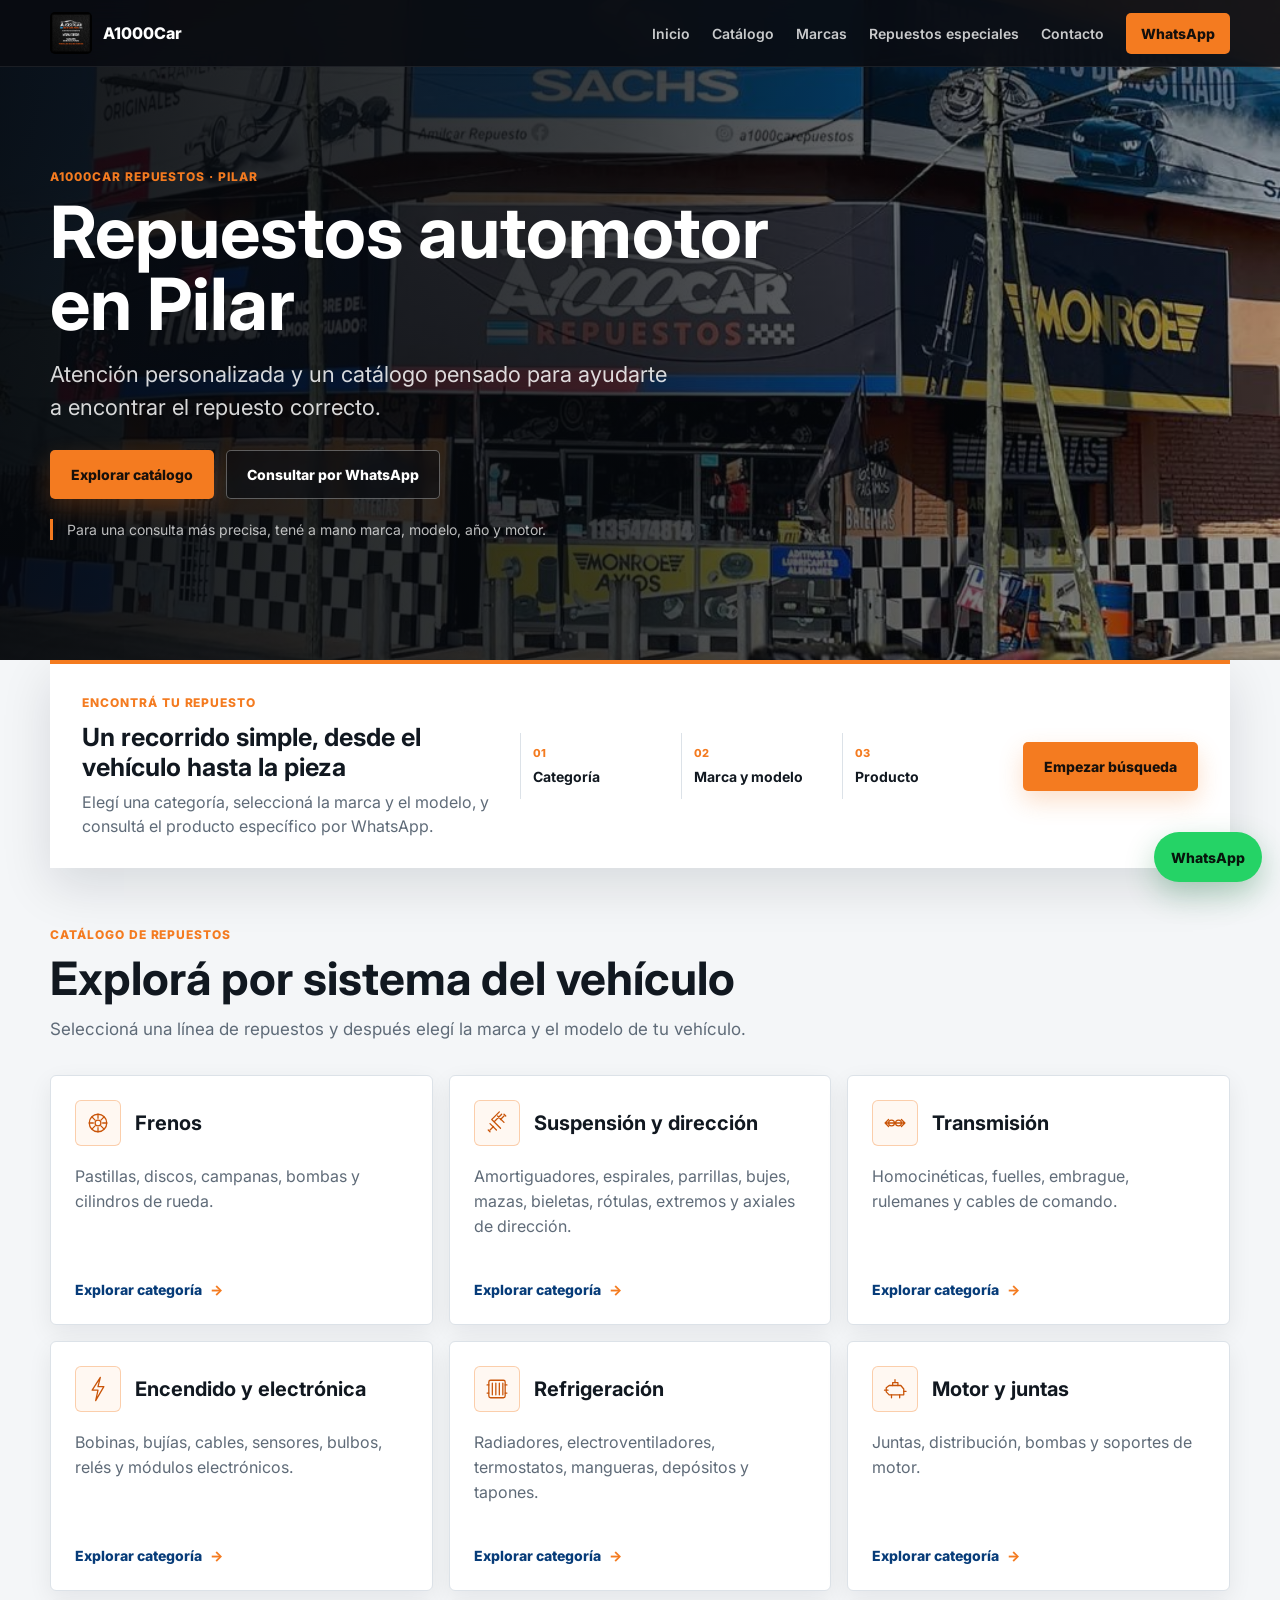
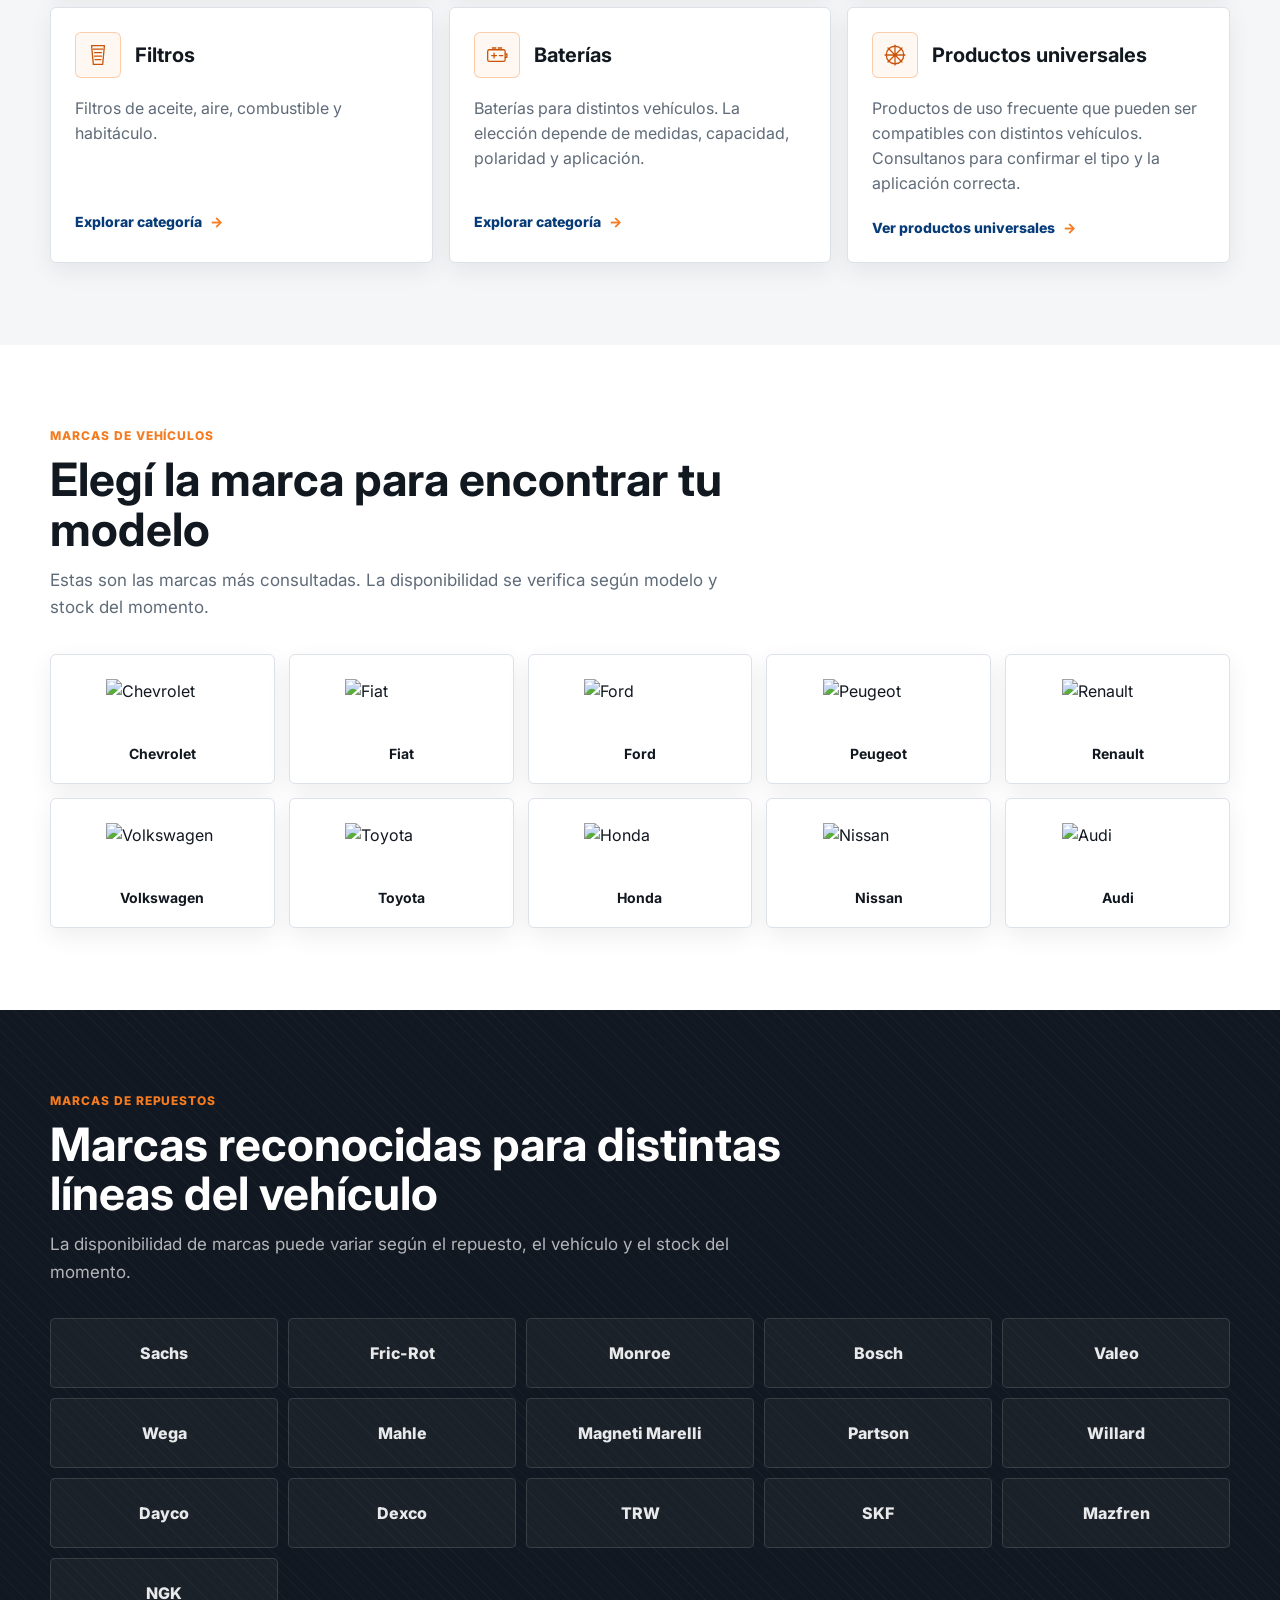
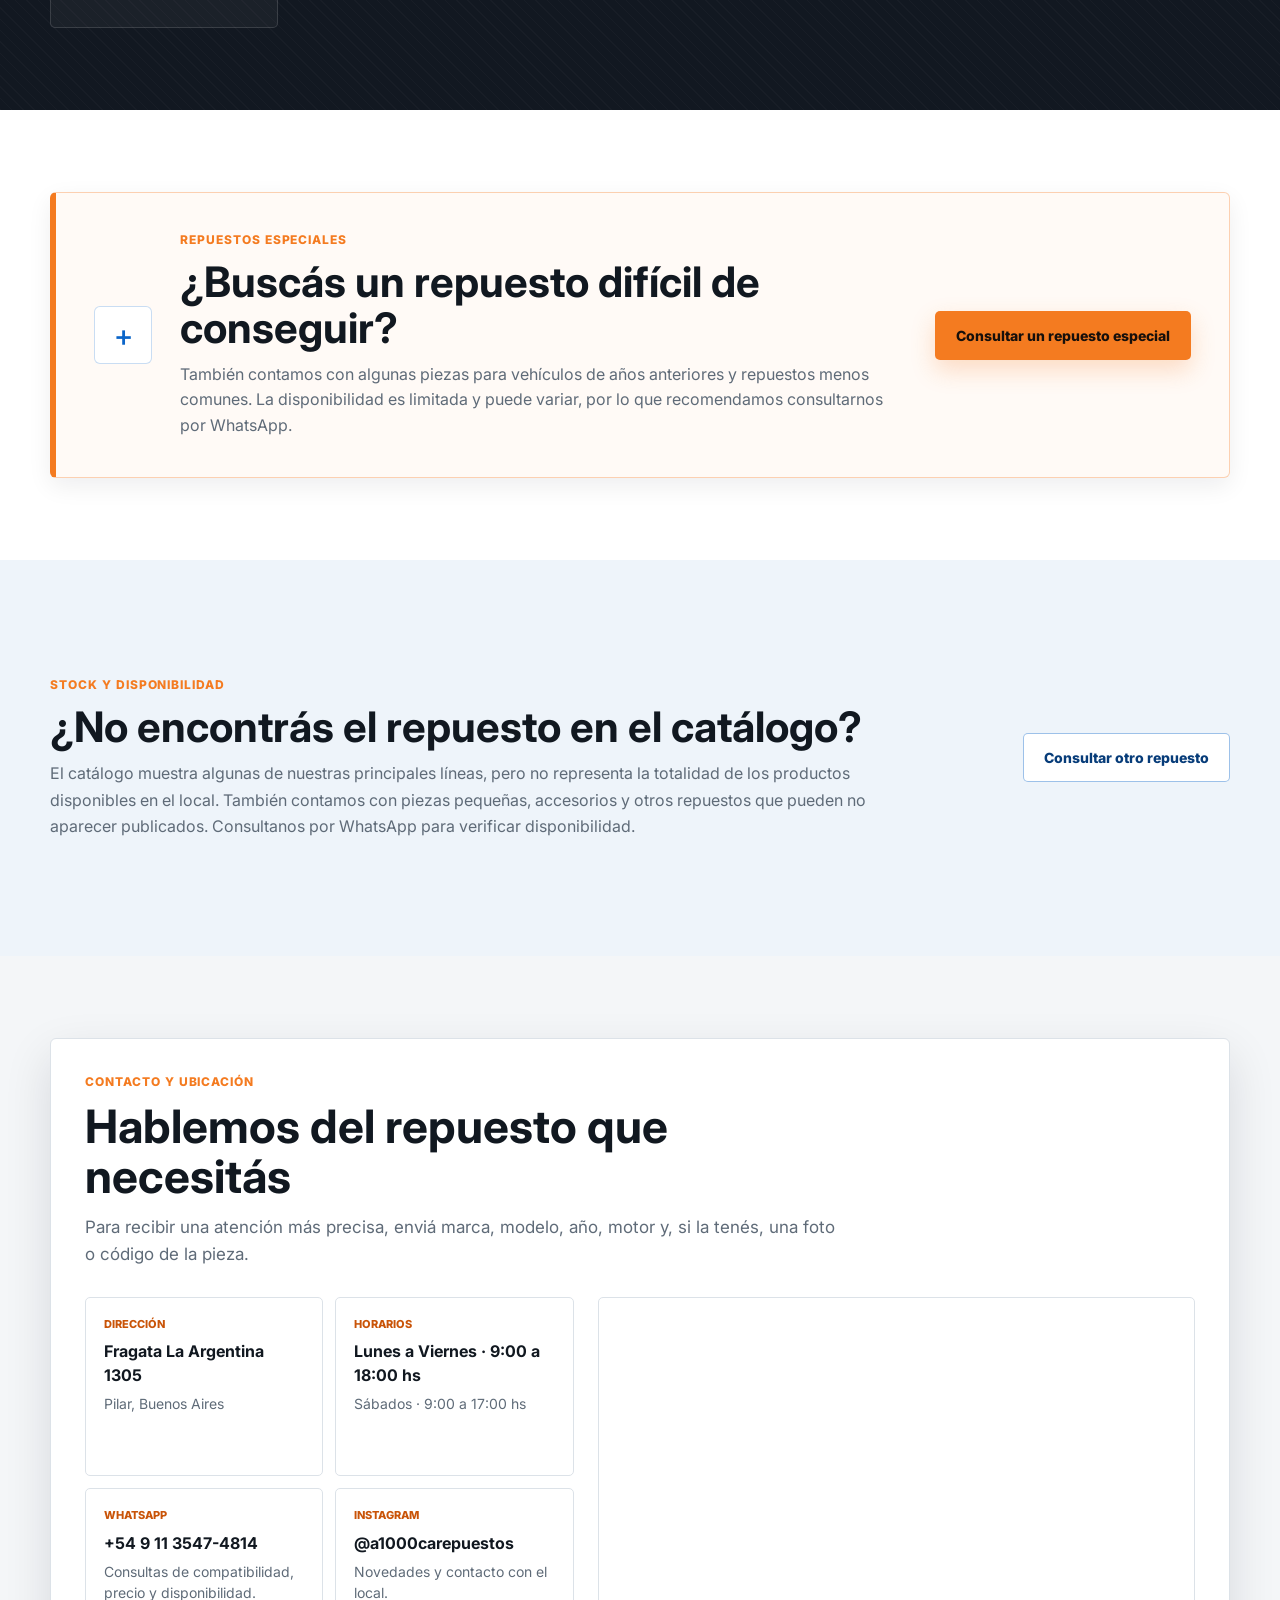
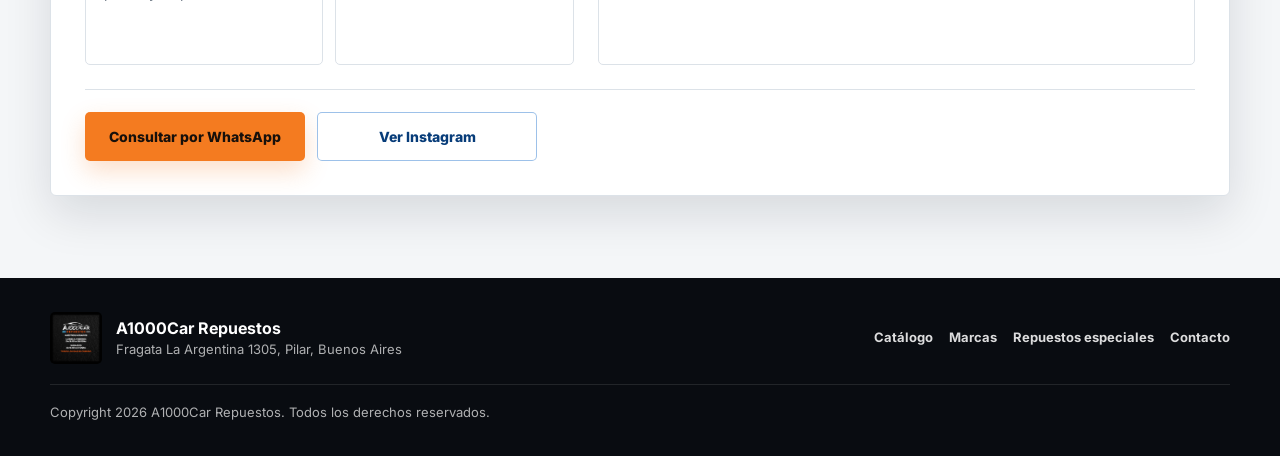
==== index.html @ 6c1d2db5 "Add files via upload" ====
<!DOCTYPE html>
<html lang="es">
<head>
  <meta charset="UTF-8">
  <meta name="viewport" content="width=device-width, initial-scale=1.0">
  <meta name="description" content="Catálogo de repuestos automotor de A1000Car en Pilar. Encontrá la categoría, marca y modelo de tu vehículo y consultá disponibilidad por WhatsApp.">
  <title>A1000Car Repuestos | Catálogo automotor en Pilar</title>
  <link rel="preconnect" href="https://fonts.googleapis.com">
  <link rel="preconnect" href="https://fonts.gstatic.com" crossorigin>
  <link href="https://fonts.googleapis.com/css2?family=Inter:wght@400;500;600;700;800&display=swap" rel="stylesheet">
  <link rel="stylesheet" href="style.css">
</head>
<body>
  <header class="site-header" id="inicio">
    <nav class="nav-shell" aria-label="Navegación principal">
      <a class="brand" href="#inicio" aria-label="A1000Car, ir al inicio">
        <img src="logo de a1000car.jpg" alt="Logo A1000Car">
        <span>A1000Car</span>
      </a>
      <button class="nav-toggle" type="button" aria-label="Abrir menú" aria-expanded="false" aria-controls="main-navigation">
        <span></span>
        <span></span>
      </button>
      <div class="nav-links" id="main-navigation">
        <a href="#inicio">Inicio</a>
        <a href="#catalogo">Catálogo</a>
        <a href="#marcas">Marcas</a>
        <a href="#especiales">Repuestos especiales</a>
        <a href="#contacto">Contacto</a>
        <a class="nav-cta js-whatsapp" href="#" target="_blank" rel="noopener">WhatsApp</a>
      </div>
    </nav>
  </header>

  <main>
    <section class="hero" aria-labelledby="hero-title">
      <img class="hero-bg" src="imagen local con formula 1.jpeg" alt="Frente del local A1000Car Repuestos en Pilar">
      <div class="hero-overlay"></div>
      <div class="hero-content reveal">
        <p class="eyebrow">A1000Car Repuestos · Pilar</p>
        <h1 id="hero-title">Repuestos automotor en Pilar</h1>
        <p class="hero-subtitle">Atención personalizada y un catálogo pensado para ayudarte a encontrar el repuesto correcto.</p>
        <div class="hero-actions">
          <a class="btn btn-primary" href="#catalogo">Explorar catálogo</a>
          <a class="btn btn-secondary js-whatsapp" href="#" target="_blank" rel="noopener">Consultar por WhatsApp</a>
        </div>
        <p class="hero-hint">Para una consulta más precisa, tené a mano marca, modelo, año y motor.</p>
      </div>
    </section>

    <section class="catalog-entry" aria-labelledby="catalog-entry-title">
      <div class="catalog-entry-shell reveal">
        <div class="catalog-entry-copy">
          <p class="eyebrow">Encontrá tu repuesto</p>
          <h2 id="catalog-entry-title">Un recorrido simple, desde el vehículo hasta la pieza</h2>
          <p>Elegí una categoría, seleccioná la marca y el modelo, y consultá el producto específico por WhatsApp.</p>
        </div>
        <ol class="catalog-steps" aria-label="Pasos del catálogo">
          <li><span>01</span><strong>Categoría</strong></li>
          <li><span>02</span><strong>Marca y modelo</strong></li>
          <li><span>03</span><strong>Producto</strong></li>
        </ol>
        <a class="btn btn-primary" href="#catalogo">Empezar búsqueda</a>
      </div>
    </section>

    <section class="section categories-section" id="catalogo" aria-labelledby="catalog-title">
      <div class="section-heading reveal">
        <p class="eyebrow">Catálogo de repuestos</p>
        <h2 id="catalog-title">Explorá por sistema del vehículo</h2>
        <p>Seleccioná una línea de repuestos y después elegí la marca y el modelo de tu vehículo.</p>
      </div>

      <div class="category-grid">
        <article class="category-card reveal" data-card-link="catalogo-categoria.html?categoria=frenos">
          <div class="category-body">
            <div class="category-header">
              <span class="category-icon" aria-hidden="true"><svg viewBox="0 0 48 48"><circle cx="24" cy="24" r="15"></circle><circle cx="24" cy="24" r="5"></circle><path d="M24 9v7M24 32v7M9 24h7M32 24h7M14 14l5 5M29 29l5 5M34 14l-5 5M19 29l-5 5"></path></svg></span>
              <h3>Frenos</h3>
            </div>
            <p>Pastillas, discos, campanas, bombas y cilindros de rueda.</p>
            <a class="catalog-card-link" href="catalogo-categoria.html?categoria=frenos">Explorar categoría</a>
          </div>
        </article>

        <article class="category-card reveal" data-card-link="catalogo-categoria.html?categoria=suspension">
          <div class="category-body">
            <div class="category-header">
              <span class="category-icon" aria-hidden="true"><svg viewBox="0 0 48 48"><path d="M28 5 16 17M32 9 20 21M15 18l15 15M12 25l11 11M25 12l11 11M9 36l3 3M36 9l3 3"></path><path d="m18 30-6 6M30 18l6-6"></path></svg></span>
              <h3>Suspensión y dirección</h3>
            </div>
            <p>Amortiguadores, espirales, parrillas, bujes, mazas, bieletas, rótulas, extremos y axiales de dirección.</p>
            <a class="catalog-card-link" href="catalogo-categoria.html?categoria=suspension">Explorar categoría</a>
          </div>
        </article>

        <article class="category-card reveal" data-card-link="catalogo-categoria.html?categoria=transmision">
          <div class="category-body">
            <div class="category-header">
              <span class="category-icon" aria-hidden="true"><svg viewBox="0 0 48 48"><path d="M7 24h34M13 18l-6 6 6 6M35 18l6 6-6 6"></path><circle cx="18" cy="24" r="5"></circle><circle cx="30" cy="24" r="5"></circle></svg></span>
              <h3>Transmisión</h3>
            </div>
            <p>Homocinéticas, fuelles, embrague, rulemanes y cables de comando.</p>
            <a class="catalog-card-link" href="catalogo-categoria.html?categoria=transmision">Explorar categoría</a>
          </div>
        </article>

        <article class="category-card reveal" data-card-link="catalogo-categoria.html?categoria=encendido">
          <div class="category-body">
            <div class="category-header">
              <span class="category-icon" aria-hidden="true"><svg viewBox="0 0 48 48"><path d="M28 4 14 26h10l-4 18 14-24H24l4-16Z"></path></svg></span>
              <h3>Encendido y electrónica</h3>
            </div>
            <p>Bobinas, bujías, cables, sensores, bulbos, relés y módulos electrónicos.</p>
            <a class="catalog-card-link" href="catalogo-categoria.html?categoria=encendido">Explorar categoría</a>
          </div>
        </article>

        <article class="category-card reveal" data-card-link="catalogo-categoria.html?categoria=refrigeracion">
          <div class="category-body">
            <div class="category-header">
              <span class="category-icon" aria-hidden="true"><svg viewBox="0 0 48 48"><rect x="10" y="9" width="28" height="30" rx="3"></rect><path d="M16 14v20M22 14v20M28 14v20M34 14v20M7 17h3M7 31h3M38 17h3M38 31h3"></path></svg></span>
              <h3>Refrigeración</h3>
            </div>
            <p>Radiadores, electroventiladores, termostatos, mangueras, depósitos y tapones.</p>
            <a class="catalog-card-link" href="catalogo-categoria.html?categoria=refrigeracion">Explorar categoría</a>
          </div>
        </article>

        <article class="category-card reveal" data-card-link="catalogo-categoria.html?categoria=motor">
          <div class="category-body">
            <div class="category-header">
              <span class="category-icon" aria-hidden="true"><svg viewBox="0 0 48 48"><path d="M16 18h18l5 6v10H14l-5-5v-7l5-4Z"></path><path d="M20 18v-5h9v5M24 13V8M12 26H6M39 28h4M18 34v5M32 34v5"></path></svg></span>
              <h3>Motor y juntas</h3>
            </div>
            <p>Juntas, distribución, bombas y soportes de motor.</p>
            <a class="catalog-card-link" href="catalogo-categoria.html?categoria=motor">Explorar categoría</a>
          </div>
        </article>

        <article class="category-card reveal" data-card-link="catalogo-categoria.html?categoria=filtros">
          <div class="category-body">
            <div class="category-header">
              <span class="category-icon" aria-hidden="true"><svg viewBox="0 0 48 48"><path d="M13 8h22l-3 32H16L13 8Z"></path><path d="M16 14h16M18 20h12M18 26h12M19 32h10"></path></svg></span>
              <h3>Filtros</h3>
            </div>
            <p>Filtros de aceite, aire, combustible y habitáculo.</p>
            <a class="catalog-card-link" href="catalogo-categoria.html?categoria=filtros">Explorar categoría</a>
          </div>
        </article>

        <article class="category-card reveal" data-card-link="catalogo-categoria.html?categoria=baterias">
          <div class="category-body">
            <div class="category-header">
              <span class="category-icon" aria-hidden="true"><svg viewBox="0 0 48 48"><rect x="8" y="15" width="30" height="20" rx="3"></rect><path d="M38 22h3v6h-3M16 12h6M26 12h6M15 25h8M19 21v8M28 25h6"></path></svg></span>
              <h3>Baterías</h3>
            </div>
            <p>Baterías para distintos vehículos. La elección depende de medidas, capacidad, polaridad y aplicación.</p>
            <a class="catalog-card-link" href="catalogo-categoria.html?categoria=baterias">Explorar categoría</a>
          </div>
        </article>

        <article class="category-card category-card-wide reveal" data-card-link="catalogo-productos.html?categoria=universales">
          <div class="category-body">
            <div class="category-header">
              <span class="category-icon" aria-hidden="true"><svg viewBox="0 0 48 48"><path d="M24 7v34M7 24h34M12 12l24 24M36 12 12 36"></path><circle cx="24" cy="24" r="15"></circle></svg></span>
              <h3>Productos universales</h3>
            </div>
            <p>Productos de uso frecuente que pueden ser compatibles con distintos vehículos. Consultanos para confirmar el tipo y la aplicación correcta.</p>
            <a class="catalog-card-link" href="catalogo-productos.html?categoria=universales">Ver productos universales</a>
          </div>
        </article>
      </div>
    </section>

    <section class="section vehicle-brands-section" id="marcas" aria-labelledby="vehicle-brands-title">
      <div class="section-heading reveal">
        <p class="eyebrow">Marcas de vehículos</p>
        <h2 id="vehicle-brands-title">Elegí la marca para encontrar tu modelo</h2>
        <p>Estas son las marcas más consultadas. La disponibilidad se verifica según modelo y stock del momento.</p>
      </div>
      <div class="vehicle-logo-grid reveal">
        <div class="vehicle-logo-card"><img src="assets/logos-marcas/chevrolet.png" alt="Chevrolet" loading="lazy"><span>Chevrolet</span></div>
        <div class="vehicle-logo-card"><img src="assets/logos-marcas/fiat.png" alt="Fiat" loading="lazy"><span>Fiat</span></div>
        <div class="vehicle-logo-card"><img src="assets/logos-marcas/ford.png" alt="Ford" loading="lazy"><span>Ford</span></div>
        <div class="vehicle-logo-card"><img src="assets/logos-marcas/peugeot.png" alt="Peugeot" loading="lazy"><span>Peugeot</span></div>
        <div class="vehicle-logo-card"><img src="assets/logos-marcas/renault.png" alt="Renault" loading="lazy"><span>Renault</span></div>
        <div class="vehicle-logo-card"><img src="assets/logos-marcas/volkswagen.png" alt="Volkswagen" loading="lazy"><span>Volkswagen</span></div>
        <div class="vehicle-logo-card"><img src="assets/logos-marcas/toyota.png" alt="Toyota" loading="lazy"><span>Toyota</span></div>
        <div class="vehicle-logo-card"><img src="assets/logos-marcas/honda.png" alt="Honda" loading="lazy"><span>Honda</span></div>
        <div class="vehicle-logo-card"><img src="assets/logos-marcas/nissan.png" alt="Nissan" loading="lazy"><span>Nissan</span></div>
        <div class="vehicle-logo-card"><img src="assets/logos-marcas/audi.png" alt="Audi" loading="lazy"><span>Audi</span></div>
      </div>
    </section>

    <section class="section parts-brands-section" aria-labelledby="parts-brands-title">
      <div class="section-heading reveal">
        <p class="eyebrow">Marcas de repuestos</p>
        <h2 id="parts-brands-title">Marcas reconocidas para distintas líneas del vehículo</h2>
        <p>La disponibilidad de marcas puede variar según el repuesto, el vehículo y el stock del momento.</p>
      </div>
      <div class="parts-brand-grid reveal" aria-label="Marcas de repuestos disponibles habitualmente">
        <span>Sachs</span><span>Fric-Rot</span><span>Monroe</span><span>Bosch</span><span>Valeo</span>
        <span>Wega</span><span>Mahle</span><span>Magneti Marelli</span><span>Partson</span><span>Willard</span>
        <span>Dayco</span><span>Dexco</span><span>TRW</span><span>SKF</span><span>Mazfren</span><span>NGK</span>
      </div>
    </section>

    <section class="section special-section" id="especiales" aria-labelledby="special-title">
      <div class="special-shell reveal">
        <div class="special-marker" aria-hidden="true"><span>+</span></div>
        <div class="special-copy">
          <p class="eyebrow">Repuestos especiales</p>
          <h2 id="special-title">¿Buscás un repuesto difícil de conseguir?</h2>
          <p>También contamos con algunas piezas para vehículos de años anteriores y repuestos menos comunes. La disponibilidad es limitada y puede variar, por lo que recomendamos consultarnos por WhatsApp.</p>
        </div>
        <a class="btn btn-primary js-whatsapp" href="#" data-wa-message="Hola A1000Car, estoy buscando un repuesto difícil de conseguir o para un vehículo de años anteriores.&#10;&#10;Marca:&#10;Modelo:&#10;Año:&#10;Motor:&#10;Repuesto que busco:&#10;Foto o código de la pieza (si lo tengo):&#10;&#10;Muchas gracias." target="_blank" rel="noopener">Consultar un repuesto especial</a>
      </div>
    </section>

    <section class="section availability-section" aria-labelledby="availability-title">
      <div class="availability-panel reveal">
        <div>
          <p class="eyebrow">Stock y disponibilidad</p>
          <h2 id="availability-title">¿No encontrás el repuesto en el catálogo?</h2>
          <p>El catálogo muestra algunas de nuestras principales líneas, pero no representa la totalidad de los productos disponibles en el local. También contamos con piezas pequeñas, accesorios y otros repuestos que pueden no aparecer publicados. Consultanos por WhatsApp para verificar disponibilidad.</p>
        </div>
        <a class="btn btn-outline js-whatsapp" href="#" data-wa-message="Hola A1000Car, estoy buscando un repuesto que no vi en la página.&#10;&#10;Marca del vehículo:&#10;Modelo:&#10;Año:&#10;Motor:&#10;Repuesto que busco:&#10;Foto o código de la pieza:&#10;&#10;Muchas gracias." target="_blank" rel="noopener">Consultar otro repuesto</a>
      </div>
    </section>

    <section class="section contact-section" id="contacto" aria-labelledby="contact-title">
      <div class="contact-shell reveal">
        <div class="contact-heading">
          <p class="eyebrow">Contacto y ubicación</p>
          <h2 id="contact-title">Hablemos del repuesto que necesitás</h2>
          <p class="contact-lead">Para recibir una atención más precisa, enviá marca, modelo, año, motor y, si la tenés, una foto o código de la pieza.</p>
        </div>
        <div class="contact-layout">
          <div class="contact-info">
            <div class="contact-detail"><span>Dirección</span><strong>Fragata La Argentina 1305</strong><p>Pilar, Buenos Aires</p></div>
            <div class="contact-detail"><span>Horarios</span><strong>Lunes a Viernes · 9:00 a 18:00 hs</strong><p>Sábados · 9:00 a 17:00 hs</p></div>
            <div class="contact-detail"><span>WhatsApp</span><strong>+54 9 11 3547-4814</strong><p>Consultas de compatibilidad, precio y disponibilidad.</p></div>
            <div class="contact-detail"><span>Instagram</span><strong>@a1000carepuestos</strong><p>Novedades y contacto con el local.</p></div>
          </div>
          <div class="map-card">
            <iframe title="Ubicación de A1000Car Repuestos" src="https://www.google.com/maps?q=Fragata%20La%20Argentina%201305%2C%20Pilar%2C%20Buenos%20Aires%2C%20Argentina&amp;output=embed" loading="lazy" referrerpolicy="no-referrer-when-downgrade"></iframe>
          </div>
        </div>
        <div class="contact-actions">
          <a class="btn btn-primary js-whatsapp" href="#" target="_blank" rel="noopener">Consultar por WhatsApp</a>
          <a class="btn btn-outline" href="https://www.instagram.com/a1000carepuestos/" target="_blank" rel="noopener">Ver Instagram</a>
        </div>
      </div>
    </section>
  </main>

  <footer class="footer">
    <div class="footer-brand">
      <img src="logo de a1000car.jpg" alt="Logo A1000Car">
      <div><strong>A1000Car Repuestos</strong><p>Fragata La Argentina 1305, Pilar, Buenos Aires</p></div>
    </div>
    <nav class="footer-links" aria-label="Navegación del pie de página">
      <a href="#catalogo">Catálogo</a><a href="#marcas">Marcas</a><a href="#especiales">Repuestos especiales</a><a href="#contacto">Contacto</a>
    </nav>
    <p class="copyright">Copyright 2026 A1000Car Repuestos. Todos los derechos reservados.</p>
  </footer>

  <a class="floating-whatsapp js-whatsapp" href="#" target="_blank" rel="noopener" aria-label="Consultar por WhatsApp"><span>WhatsApp</span></a>
  <script src="script.js"></script>
</body>
</html>
---- style.css ----
:root {
  --black: #090c11;
  --black-soft: #121821;
  --white: #ffffff;
  --surface: #f4f6f8;
  --surface-blue: #eef4fa;
  --text: #111820;
  --muted: #5f6b78;
  --line: #dce2e8;
  --blue: #0b65c9;
  --blue-dark: #073c79;
  --orange: #f47b20;
  --orange-dark: #c95408;
  --shadow-sm: 0 8px 24px rgba(8, 17, 31, 0.07);
  --shadow-md: 0 18px 48px rgba(8, 17, 31, 0.12);
}

* {
  box-sizing: border-box;
}

html {
  scroll-behavior: smooth;
  scroll-padding-top: 84px;
}

body {
  margin: 0;
  background: var(--white);
  color: var(--text);
  font-family: "Inter", Arial, sans-serif;
  font-size: 16px;
  line-height: 1.5;
}

img {
  display: block;
  max-width: 100%;
}

a {
  color: inherit;
  text-decoration: none;
}

button,
a {
  -webkit-tap-highlight-color: transparent;
}

:focus-visible {
  outline: 3px solid rgba(11, 101, 201, 0.48);
  outline-offset: 3px;
}

h1,
h2,
h3,
p {
  margin-top: 0;
}

.site-header {
  position: fixed;
  inset: 0 0 auto;
  z-index: 50;
  padding: 12px 24px;
  background: rgba(9, 12, 17, 0.9);
  border-bottom: 1px solid rgba(255, 255, 255, 0.08);
  backdrop-filter: blur(14px);
  transition: padding 0.2s ease, box-shadow 0.2s ease, background 0.2s ease;
}

.site-header.is-scrolled,
.inner-header {
  padding-block: 9px;
  background: rgba(9, 12, 17, 0.97);
  box-shadow: 0 10px 30px rgba(0, 0, 0, 0.22);
}

.nav-shell {
  display: flex;
  align-items: center;
  justify-content: space-between;
  width: min(1180px, 100%);
  margin-inline: auto;
}

.brand {
  display: flex;
  align-items: center;
  gap: 11px;
  color: var(--white);
  font-weight: 800;
}

.brand img {
  width: 42px;
  height: 42px;
  border-radius: 5px;
  object-fit: cover;
}

.nav-links {
  display: flex;
  align-items: center;
  gap: 22px;
  color: rgba(255, 255, 255, 0.78);
  font-size: 14px;
  font-weight: 600;
}

.nav-links a {
  transition: color 0.18s ease;
}

.nav-links a:hover {
  color: var(--white);
}

.nav-cta {
  padding: 10px 15px;
  border-radius: 5px;
  background: var(--orange);
  color: #15100c;
  font-weight: 800;
}

.nav-cta:hover {
  color: #15100c !important;
  background: #ff8b36;
}

.nav-toggle {
  display: none;
  width: 42px;
  height: 42px;
  padding: 0;
  border: 1px solid rgba(255, 255, 255, 0.2);
  border-radius: 5px;
  background: rgba(255, 255, 255, 0.06);
}

.nav-toggle span {
  display: block;
  width: 20px;
  height: 2px;
  margin: 5px auto;
  background: var(--white);
  transition: transform 0.2s ease;
}

.eyebrow {
  margin-bottom: 10px;
  color: var(--orange);
  font-size: 12px;
  font-weight: 800;
  letter-spacing: 0.08em;
  text-transform: uppercase;
}

.btn {
  display: inline-flex;
  align-items: center;
  justify-content: center;
  min-height: 48px;
  padding: 13px 20px;
  border: 1px solid transparent;
  border-radius: 5px;
  font-size: 14px;
  font-weight: 800;
  text-align: center;
  transition: transform 0.18s ease, box-shadow 0.18s ease, background 0.18s ease, border-color 0.18s ease;
}

.btn:hover {
  transform: translateY(-2px);
}

.btn-primary {
  background: var(--orange);
  color: #17100b;
  box-shadow: 0 10px 24px rgba(244, 123, 32, 0.24);
}

.btn-primary:hover {
  background: #ff8b36;
  box-shadow: 0 14px 30px rgba(244, 123, 32, 0.3);
}

.btn-secondary {
  border-color: rgba(255, 255, 255, 0.32);
  background: rgba(9, 12, 17, 0.58);
  color: var(--white);
  backdrop-filter: blur(6px);
}

.btn-outline {
  border-color: rgba(11, 101, 201, 0.4);
  background: var(--white);
  color: var(--blue-dark);
}

.btn-outline:hover {
  border-color: var(--blue);
  background: var(--surface-blue);
}

.hero {
  position: relative;
  display: flex;
  min-height: 660px;
  max-height: 760px;
  align-items: center;
  overflow: hidden;
  padding: 132px 24px 84px;
  color: var(--white);
}

.hero-bg,
.hero-overlay {
  position: absolute;
  inset: 0;
}

.hero-bg {
  width: 100%;
  height: 100%;
  object-fit: cover;
  object-position: center 42%;
}

.hero-overlay {
  background: linear-gradient(90deg, rgba(5, 8, 12, 0.94) 0%, rgba(5, 8, 12, 0.78) 48%, rgba(5, 8, 12, 0.34) 100%);
}

.hero-content {
  position: relative;
  z-index: 2;
  width: min(1180px, 100%);
  margin-inline: auto;
}

.hero-content h1 {
  max-width: 760px;
  margin-bottom: 18px;
  font-size: clamp(44px, 6vw, 72px);
  line-height: 1;
}

.hero-subtitle {
  max-width: 620px;
  margin-bottom: 26px;
  color: rgba(255, 255, 255, 0.84);
  font-size: clamp(18px, 2vw, 22px);
  line-height: 1.48;
}

.hero-actions {
  display: flex;
  flex-wrap: wrap;
  gap: 12px;
}

.hero-hint {
  max-width: 580px;
  margin: 20px 0 0;
  padding-left: 14px;
  border-left: 3px solid var(--orange);
  color: rgba(255, 255, 255, 0.72);
  font-size: 14px;
}

.catalog-entry {
  position: relative;
  z-index: 3;
  padding: 0 24px;
  background: var(--surface);
}

.catalog-entry-shell {
  display: grid;
  grid-template-columns: minmax(280px, 1.25fr) minmax(360px, 1.45fr) auto;
  gap: 28px;
  align-items: center;
  width: min(1180px, 100%);
  margin: 0 auto;
  padding: 30px 32px;
  border-top: 4px solid var(--orange);
  background: var(--white);
  box-shadow: var(--shadow-md);
  transform: translateY(-30px);
}

.catalog-entry-copy h2 {
  margin-bottom: 8px;
  font-size: 25px;
  line-height: 1.2;
}

.catalog-entry-copy p:last-child {
  margin-bottom: 0;
  color: var(--muted);
}

.catalog-steps {
  display: grid;
  grid-template-columns: repeat(3, 1fr);
  gap: 8px;
  padding: 0;
  margin: 0;
  list-style: none;
}

.catalog-steps li {
  min-width: 0;
  padding: 12px;
  border-left: 1px solid var(--line);
}

.catalog-steps span,
.catalog-steps strong {
  display: block;
}

.catalog-steps span {
  margin-bottom: 4px;
  color: var(--orange);
  font-size: 11px;
  font-weight: 800;
}

.catalog-steps strong {
  font-size: 14px;
}

.section {
  position: relative;
  padding: 82px 24px;
}

.section-heading,
.category-grid,
.vehicle-logo-grid,
.parts-brand-grid,
.availability-panel,
.special-shell,
.contact-shell {
  width: min(1180px, 100%);
  margin-inline: auto;
}

.section-heading {
  margin-bottom: 32px;
}

.section-heading h2 {
  max-width: 760px;
  margin-bottom: 12px;
  font-size: clamp(30px, 4vw, 46px);
  line-height: 1.08;
}

.section-heading p:not(.eyebrow) {
  max-width: 700px;
  margin-bottom: 0;
  color: var(--muted);
  font-size: 17px;
  line-height: 1.62;
}

.categories-section {
  padding-top: 58px;
  background: var(--surface);
}

.category-grid {
  display: grid;
  grid-template-columns: repeat(3, 1fr);
  gap: 16px;
}

.category-card {
  min-height: 248px;
  border: 1px solid var(--line);
  border-radius: 6px;
  background: var(--white);
  box-shadow: var(--shadow-sm);
  cursor: pointer;
  transition: transform 0.2s ease, border-color 0.2s ease, box-shadow 0.2s ease;
}

.category-card:hover {
  transform: translateY(-4px);
  border-color: rgba(11, 101, 201, 0.38);
  box-shadow: var(--shadow-md);
}

.category-card-wide {
  grid-column: span 1;
}

.category-body {
  display: flex;
  min-height: 248px;
  flex-direction: column;
  padding: 24px;
}

.category-header {
  display: grid;
  grid-template-columns: 46px 1fr;
  gap: 14px;
  align-items: center;
  margin-bottom: 18px;
}

.category-header h3 {
  margin-bottom: 0;
  font-size: 20px;
  line-height: 1.22;
}

.category-icon {
  display: grid;
  width: 46px;
  height: 46px;
  place-items: center;
  border: 1px solid rgba(244, 123, 32, 0.34);
  border-radius: 6px;
  background: #fff8f2;
  color: var(--orange-dark);
  transition: color 0.2s ease, border-color 0.2s ease;
}

.category-icon svg {
  width: 28px;
  height: 28px;
  fill: none;
  stroke: currentColor;
  stroke-linecap: round;
  stroke-linejoin: round;
  stroke-width: 2.2;
}

.category-card:hover .category-icon {
  border-color: rgba(11, 101, 201, 0.38);
  color: var(--blue);
}

.category-body p {
  margin-bottom: 22px;
  color: var(--muted);
  line-height: 1.55;
}

.category-body a {
  display: inline-flex;
  align-items: center;
  align-self: flex-start;
  margin-top: auto;
  color: var(--blue-dark);
  font-size: 14px;
  font-weight: 800;
}

.catalog-card-link::after {
  content: "→";
  margin-left: 8px;
  color: var(--orange);
}

.vehicle-brands-section {
  background: var(--white);
}

.vehicle-logo-grid {
  display: grid;
  grid-template-columns: repeat(5, 1fr);
  gap: 14px;
}

.vehicle-logo-card {
  display: grid;
  min-height: 130px;
  grid-template-rows: 70px auto;
  place-items: center;
  padding: 18px;
  border: 1px solid var(--line);
  border-radius: 6px;
  background: var(--white);
  box-shadow: var(--shadow-sm);
}

.vehicle-logo-card img {
  width: 112px;
  height: 58px;
  object-fit: contain;
}

.vehicle-logo-card span {
  font-size: 14px;
  font-weight: 700;
}

.parts-brands-section {
  color: var(--white);
  background-color: var(--black-soft);
  background-image: repeating-linear-gradient(45deg, rgba(255, 255, 255, 0.025) 0 1px, transparent 1px 8px);
}

.parts-brands-section .section-heading p:not(.eyebrow) {
  color: rgba(255, 255, 255, 0.68);
}

.parts-brand-grid {
  display: grid;
  grid-template-columns: repeat(5, 1fr);
  gap: 10px;
}

.parts-brand-grid span {
  display: grid;
  min-height: 70px;
  place-items: center;
  padding: 14px;
  border: 1px solid rgba(255, 255, 255, 0.13);
  border-radius: 5px;
  background: rgba(255, 255, 255, 0.04);
  color: rgba(255, 255, 255, 0.9);
  font-weight: 800;
  text-align: center;
}

.special-section {
  background: var(--white);
}

.special-shell {
  display: grid;
  grid-template-columns: auto 1fr auto;
  gap: 28px;
  align-items: center;
  padding: 38px;
  border: 1px solid rgba(244, 123, 32, 0.32);
  border-left: 6px solid var(--orange);
  border-radius: 6px;
  background: #fffaf6;
  box-shadow: var(--shadow-sm);
}

.special-marker {
  display: grid;
  width: 58px;
  height: 58px;
  place-items: center;
  border: 1px solid rgba(11, 101, 201, 0.22);
  border-radius: 6px;
  background: var(--white);
  color: var(--blue);
  font-size: 30px;
  font-weight: 500;
}

.special-copy h2 {
  margin-bottom: 10px;
  font-size: clamp(28px, 3.5vw, 42px);
  line-height: 1.1;
}

.special-copy p:last-child {
  max-width: 760px;
  margin-bottom: 0;
  color: var(--muted);
  line-height: 1.62;
}

.availability-section {
  background: var(--surface-blue);
}

.availability-panel {
  display: grid;
  grid-template-columns: 1fr auto;
  gap: 34px;
  align-items: center;
  padding: 34px 0;
}

.availability-panel h2 {
  margin-bottom: 10px;
  font-size: clamp(28px, 3.5vw, 42px);
  line-height: 1.1;
}

.availability-panel p:not(.eyebrow) {
  max-width: 820px;
  margin-bottom: 0;
  color: var(--muted);
  line-height: 1.65;
}

.contact-section {
  background: var(--surface);
}

.contact-shell {
  padding: 34px;
  border: 1px solid var(--line);
  border-radius: 6px;
  background: var(--white);
  box-shadow: var(--shadow-md);
}

.contact-heading {
  max-width: 760px;
  margin-bottom: 28px;
}

.contact-heading h2 {
  margin-bottom: 12px;
  font-size: clamp(30px, 4vw, 46px);
  line-height: 1.1;
}

.contact-lead {
  margin-bottom: 0;
  color: var(--muted);
  font-size: 17px;
  line-height: 1.62;
}

.contact-layout {
  display: grid;
  grid-template-columns: 0.9fr 1.1fr;
  gap: 24px;
}

.contact-info {
  display: grid;
  grid-template-columns: repeat(2, 1fr);
  gap: 12px;
}

.contact-detail {
  min-width: 0;
  padding: 18px;
  border: 1px solid var(--line);
  border-radius: 5px;
  background: var(--white);
}

.contact-detail span,
.contact-detail strong,
.contact-detail p {
  display: block;
}

.contact-detail span {
  margin-bottom: 7px;
  color: var(--orange-dark);
  font-size: 11px;
  font-weight: 800;
  text-transform: uppercase;
}

.contact-detail strong {
  margin-bottom: 6px;
  font-size: 16px;
  overflow-wrap: anywhere;
}

.contact-detail p {
  margin-bottom: 0;
  color: var(--muted);
  font-size: 14px;
}

.map-card {
  min-height: 360px;
  overflow: hidden;
  border: 1px solid var(--line);
  border-radius: 5px;
}

.map-card iframe {
  width: 100%;
  height: 100%;
  min-height: 360px;
  border: 0;
}

.contact-actions {
  display: flex;
  flex-wrap: wrap;
  gap: 12px;
  margin-top: 24px;
  padding-top: 22px;
  border-top: 1px solid var(--line);
}

.contact-actions .btn {
  min-width: 220px;
}

.footer {
  display: grid;
  grid-template-columns: 1fr auto;
  gap: 20px 32px;
  align-items: center;
  padding: 34px max(24px, calc((100vw - 1180px) / 2));
  background: var(--black);
  color: rgba(255, 255, 255, 0.68);
}

.footer-brand {
  display: flex;
  align-items: center;
  gap: 14px;
}

.footer-brand img {
  width: 52px;
  height: 52px;
  border-radius: 5px;
  object-fit: cover;
}

.footer-brand strong {
  color: var(--white);
}

.footer p {
  margin-bottom: 0;
  font-size: 13px;
}

.footer-links {
  display: flex;
  flex-wrap: wrap;
  justify-content: flex-end;
  gap: 16px;
  color: rgba(255, 255, 255, 0.86);
  font-size: 13px;
  font-weight: 700;
}

.copyright {
  grid-column: 1 / -1;
  padding-top: 18px;
  border-top: 1px solid rgba(255, 255, 255, 0.1);
}

.floating-whatsapp {
  position: fixed;
  right: 18px;
  bottom: 18px;
  z-index: 60;
  display: inline-flex;
  min-height: 50px;
  align-items: center;
  justify-content: center;
  padding: 0 17px;
  border-radius: 999px;
  background: #25d366;
  color: #07150c;
  font-size: 14px;
  font-weight: 800;
  box-shadow: 0 12px 30px rgba(20, 123, 59, 0.3);
  transition: transform 0.18s ease;
}

.floating-whatsapp:hover {
  transform: translateY(-2px);
}

/* Catálogo interno */
.catalog-page {
  min-height: 100vh;
  background: var(--surface);
}

.catalog-flow-section {
  padding: 116px 24px 72px;
}

.catalog-flow-shell {
  width: min(1180px, 100%);
  margin-inline: auto;
}

.breadcrumb {
  display: flex;
  flex-wrap: wrap;
  gap: 8px;
  align-items: center;
  margin-bottom: 24px;
  color: var(--muted);
  font-size: 13px;
  font-weight: 700;
}

.breadcrumb a {
  color: var(--blue-dark);
}

.breadcrumb > * + *::before {
  content: ">";
  margin-right: 8px;
  color: var(--orange);
}

.breadcrumb strong {
  color: var(--text);
}

.catalog-title-row {
  display: flex;
  gap: 18px;
  align-items: flex-start;
  margin-bottom: 32px;
  padding-bottom: 28px;
  border-bottom: 1px solid var(--line);
}

.catalog-title-row h1 {
  margin-bottom: 10px;
  font-size: clamp(36px, 5vw, 58px);
  line-height: 1.04;
}

.catalog-title-row p:not(.eyebrow) {
  max-width: 780px;
  margin-bottom: 0;
  color: var(--muted);
  line-height: 1.62;
}

.catalog-icon,
.brand-mark {
  display: grid;
  flex: 0 0 auto;
  width: 58px;
  height: 58px;
  place-items: center;
  border: 1px solid rgba(244, 123, 32, 0.34);
  border-radius: 6px;
  background: #fff8f2;
  color: var(--orange);
}

.catalog-icon svg {
  width: 30px;
  height: 30px;
  fill: none;
  stroke: currentColor;
  stroke-linecap: round;
  stroke-linejoin: round;
  stroke-width: 2.2;
}

.brand-heading-logo {
  width: 90px;
  min-width: 90px;
}

.brand-heading-logo img {
  max-width: 70px;
  max-height: 42px;
  object-fit: contain;
}

.brand-heading-logo span {
  display: none;
  font-size: 12px;
  font-weight: 800;
  text-align: center;
}

.choice-block {
  margin-top: 34px;
}

.choice-block h2 {
  margin-bottom: 16px;
  font-size: clamp(23px, 3vw, 31px);
}

.choice-grid {
  display: grid;
  grid-template-columns: repeat(3, 1fr);
  gap: 14px;
}

.imported-grid,
.models-grid {
  grid-template-columns: repeat(4, 1fr);
}

.choice-card {
  display: grid;
  min-width: 0;
  min-height: 150px;
  place-items: center;
  gap: 10px;
  padding: 20px;
  border: 1px solid var(--line);
  border-radius: 6px;
  background: var(--white);
  box-shadow: var(--shadow-sm);
  text-align: center;
  transition: transform 0.2s ease, border-color 0.2s ease, box-shadow 0.2s ease;
}

.choice-card:hover {
  transform: translateY(-3px);
  border-color: rgba(244, 123, 32, 0.42);
  box-shadow: var(--shadow-md);
}

.brand-logo-slot {
  display: grid;
  width: 132px;
  height: 74px;
  place-items: center;
}

.brand-logo-slot img {
  width: 100%;
  height: 100%;
  max-width: 108px;
  max-height: 56px;
  object-fit: contain;
}

.brand-logo-fallback {
  display: none;
  color: var(--muted);
  font-size: 13px;
  font-weight: 800;
}

.logo-missing .brand-logo-fallback,
.brand-heading-logo.logo-missing span {
  display: inline-flex;
}

.choice-card strong {
  font-size: 17px;
}

.model-choice {
  min-height: 220px;
  grid-template-rows: 142px minmax(32px, auto);
  align-content: stretch;
  padding: 18px;
}

.model-image-frame {
  display: grid;
  width: 100%;
  height: 142px;
  place-items: center;
  padding: 10px 12px;
  border-bottom: 1px solid var(--line);
}

.model-image-frame img {
  width: 100%;
  height: 100%;
  max-height: 118px;
  object-fit: contain;
}

.model-choice strong {
  display: grid;
  min-height: 32px;
  place-items: center;
  padding-top: 8px;
  color: var(--text);
  line-height: 1.25;
}

.model-silhouette {
  position: relative;
  display: block;
  width: 118px;
  height: 58px;
}

.car-body {
  position: absolute;
  right: 10px;
  bottom: 14px;
  left: 10px;
  height: 25px;
  border: 2px solid rgba(17, 24, 32, 0.75);
  border-radius: 18px 22px 10px 10px;
}

.car-window {
  position: absolute;
  top: 9px;
  left: 40px;
  width: 41px;
  height: 22px;
  border: 2px solid rgba(17, 24, 32, 0.65);
  border-bottom: 0;
  border-radius: 18px 18px 2px 2px;
  transform: skewX(-12deg);
}

.car-wheel {
  position: absolute;
  bottom: 6px;
  width: 18px;
  height: 18px;
  border: 4px solid var(--text);
  border-radius: 50%;
  background: var(--white);
}

.wheel-left { left: 27px; }
.wheel-right { right: 27px; }

.catalog-note {
  display: flex;
  flex-wrap: wrap;
  gap: 10px 16px;
  align-items: center;
  margin-top: 28px;
  padding: 20px;
  border-left: 4px solid var(--orange);
  background: var(--white);
  box-shadow: var(--shadow-sm);
}

.catalog-note span {
  color: var(--muted);
  line-height: 1.5;
}

.catalog-note a {
  margin-left: auto;
  color: var(--blue-dark);
  font-weight: 800;
}

.is-hidden {
  display: none;
}

.catalog-actions {
  display: flex;
  flex-wrap: wrap;
  gap: 12px;
  margin-bottom: 22px;
}

.product-grid {
  display: grid;
  grid-template-columns: repeat(3, 1fr);
  gap: 16px;
}

.product-group + .product-group {
  margin-top: 38px;
}

.product-group-title {
  margin: 0 0 16px;
  padding-bottom: 10px;
  border-bottom: 1px solid var(--line);
  color: var(--text);
  font-size: clamp(22px, 3vw, 30px);
}

.product-card {
  display: flex;
  min-width: 0;
  flex-direction: column;
  padding: 20px;
  border: 1px solid var(--line);
  border-radius: 6px;
  background: var(--white);
  box-shadow: var(--shadow-sm);
}

.product-media {
  display: flex;
  min-height: 64px;
  align-items: center;
  gap: 12px;
  margin-bottom: 18px;
  padding-bottom: 16px;
  border-bottom: 1px solid var(--line);
  color: var(--muted);
  font-size: 11px;
  font-weight: 800;
  text-transform: uppercase;
}

.product-line-icon {
  display: grid;
  flex: 0 0 auto;
  width: 44px;
  height: 44px;
  place-items: center;
  border: 1px solid rgba(244, 123, 32, 0.3);
  border-radius: 5px;
  color: var(--orange-dark);
}

.product-line-icon svg {
  width: 25px;
  height: 25px;
  fill: none;
  stroke: currentColor;
  stroke-linecap: round;
  stroke-linejoin: round;
  stroke-width: 2.2;
}

.product-content {
  display: flex;
  flex: 1;
  flex-direction: column;
}

.product-content h2 {
  margin-bottom: 6px;
  font-size: 21px;
  line-height: 1.2;
}

.product-vehicle,
.product-description,
.product-disclaimer {
  color: var(--muted);
  line-height: 1.5;
}

.product-vehicle {
  margin-bottom: 14px;
  font-size: 14px;
  font-weight: 700;
}

.product-description {
  margin-bottom: 14px;
  font-size: 14px;
}

.product-type {
  margin: -4px 0 14px;
  color: var(--blue-dark);
  font-size: 13px;
  font-weight: 700;
}

.product-price {
  display: grid;
  gap: 3px;
  margin: auto 0 13px;
  padding: 13px 0;
  border-top: 1px solid var(--line);
  border-bottom: 1px solid var(--line);
}

.product-price span {
  color: var(--blue-dark);
  font-size: 11px;
  font-weight: 800;
  text-transform: uppercase;
}

.product-price strong {
  font-size: 20px;
}

.product-price-note {
  color: var(--muted);
  font-size: 11px;
  font-weight: 400;
  line-height: 1.4;
}

.product-disclaimer {
  margin-bottom: 15px;
  font-size: 12px;
}

.product-card .btn {
  width: 100%;
}

.price-note {
  margin-top: 24px;
}

.reveal {
  opacity: 0;
  transform: translateY(14px);
  transition: opacity 0.5s ease, transform 0.5s ease;
}

.reveal.is-visible {
  opacity: 1;
  transform: translateY(0);
}

@media (max-width: 1040px) {
  .catalog-entry-shell {
    grid-template-columns: 1fr auto;
  }

  .catalog-steps {
    grid-column: 1 / -1;
    grid-row: 2;
  }

  .category-grid,
  .product-grid {
    grid-template-columns: repeat(2, 1fr);
  }

  .vehicle-logo-grid,
  .parts-brand-grid {
    grid-template-columns: repeat(3, 1fr);
  }

  .contact-layout {
    grid-template-columns: 1fr;
  }
}

@media (max-width: 820px) {
  .nav-toggle {
    display: block;
  }

  .nav-links {
    position: absolute;
    top: 66px;
    right: 16px;
    left: 16px;
    display: none;
    flex-direction: column;
    align-items: stretch;
    gap: 0;
    padding: 10px;
    border: 1px solid rgba(255, 255, 255, 0.14);
    border-radius: 6px;
    background: rgba(9, 12, 17, 0.98);
    box-shadow: 0 20px 40px rgba(0, 0, 0, 0.28);
  }

  .nav-links.is-open {
    display: flex;
  }

  .nav-links a {
    padding: 12px;
  }

  .nav-cta {
    margin-top: 6px;
    text-align: center;
  }

  .special-shell,
  .availability-panel {
    grid-template-columns: 1fr;
  }

  .special-marker {
    display: none;
  }

  .choice-grid,
  .imported-grid,
  .models-grid {
    grid-template-columns: repeat(2, 1fr);
  }
}

@media (max-width: 600px) {
  .site-header {
    padding: 10px 16px;
  }

  .brand img {
    width: 40px;
    height: 40px;
  }

  .hero {
    min-height: 590px;
    max-height: none;
    padding: 110px 18px 76px;
  }

  .hero-bg {
    object-position: 55% center;
  }

  .hero-overlay {
    background: linear-gradient(180deg, rgba(5, 8, 12, 0.72) 0%, rgba(5, 8, 12, 0.94) 72%);
  }

  .hero-content h1 {
    font-size: 42px;
  }

  .hero-actions,
  .hero-actions .btn {
    width: 100%;
  }

  .catalog-entry {
    padding-inline: 18px;
  }

  .catalog-entry-shell {
    grid-template-columns: 1fr;
    gap: 20px;
    padding: 24px 20px;
    transform: translateY(-22px);
  }

  .catalog-entry-shell .btn {
    width: 100%;
  }

  .catalog-steps {
    grid-column: auto;
    grid-row: auto;
  }

  .catalog-steps li {
    padding: 9px;
  }

  .catalog-steps strong {
    font-size: 12px;
  }

  .section {
    padding: 64px 18px;
  }

  .categories-section {
    padding-top: 44px;
  }

  .category-grid,
  .vehicle-logo-grid,
  .parts-brand-grid,
  .choice-grid,
  .imported-grid,
  .models-grid,
  .product-grid,
  .contact-info {
    grid-template-columns: 1fr;
  }

  .vehicle-logo-grid,
  .parts-brand-grid {
    grid-template-columns: repeat(2, 1fr);
  }

  .vehicle-logo-card {
    min-height: 116px;
    padding: 14px;
  }

  .parts-brand-grid span {
    min-height: 62px;
    font-size: 13px;
  }

  .special-shell {
    padding: 26px 22px;
  }

  .special-shell .btn,
  .availability-panel .btn {
    width: 100%;
  }

  .contact-shell {
    padding: 22px;
  }

  .contact-actions,
  .contact-actions .btn {
    width: 100%;
  }

  .map-card,
  .map-card iframe {
    min-height: 310px;
  }

  .footer {
    grid-template-columns: 1fr;
    padding: 30px 20px;
  }

  .footer-links {
    justify-content: flex-start;
  }

  .catalog-flow-section {
    padding: 98px 18px 58px;
  }

  .catalog-title-row {
    flex-direction: column;
  }

  .catalog-title-row h1 {
    font-size: 36px;
  }

  .catalog-note {
    align-items: flex-start;
    flex-direction: column;
  }

  .catalog-note a {
    margin-left: 0;
  }

  .model-choice {
    min-height: 214px;
  }

  .floating-whatsapp {
    right: 12px;
    bottom: 12px;
  }
}

@media (prefers-reduced-motion: reduce) {
  html {
    scroll-behavior: auto;
  }

  *,
  *::before,
  *::after {
    animation-duration: 0.01ms !important;
    animation-iteration-count: 1 !important;
    transition-duration: 0.01ms !important;
  }

  .reveal {
    opacity: 1;
    transform: none;
  }
}
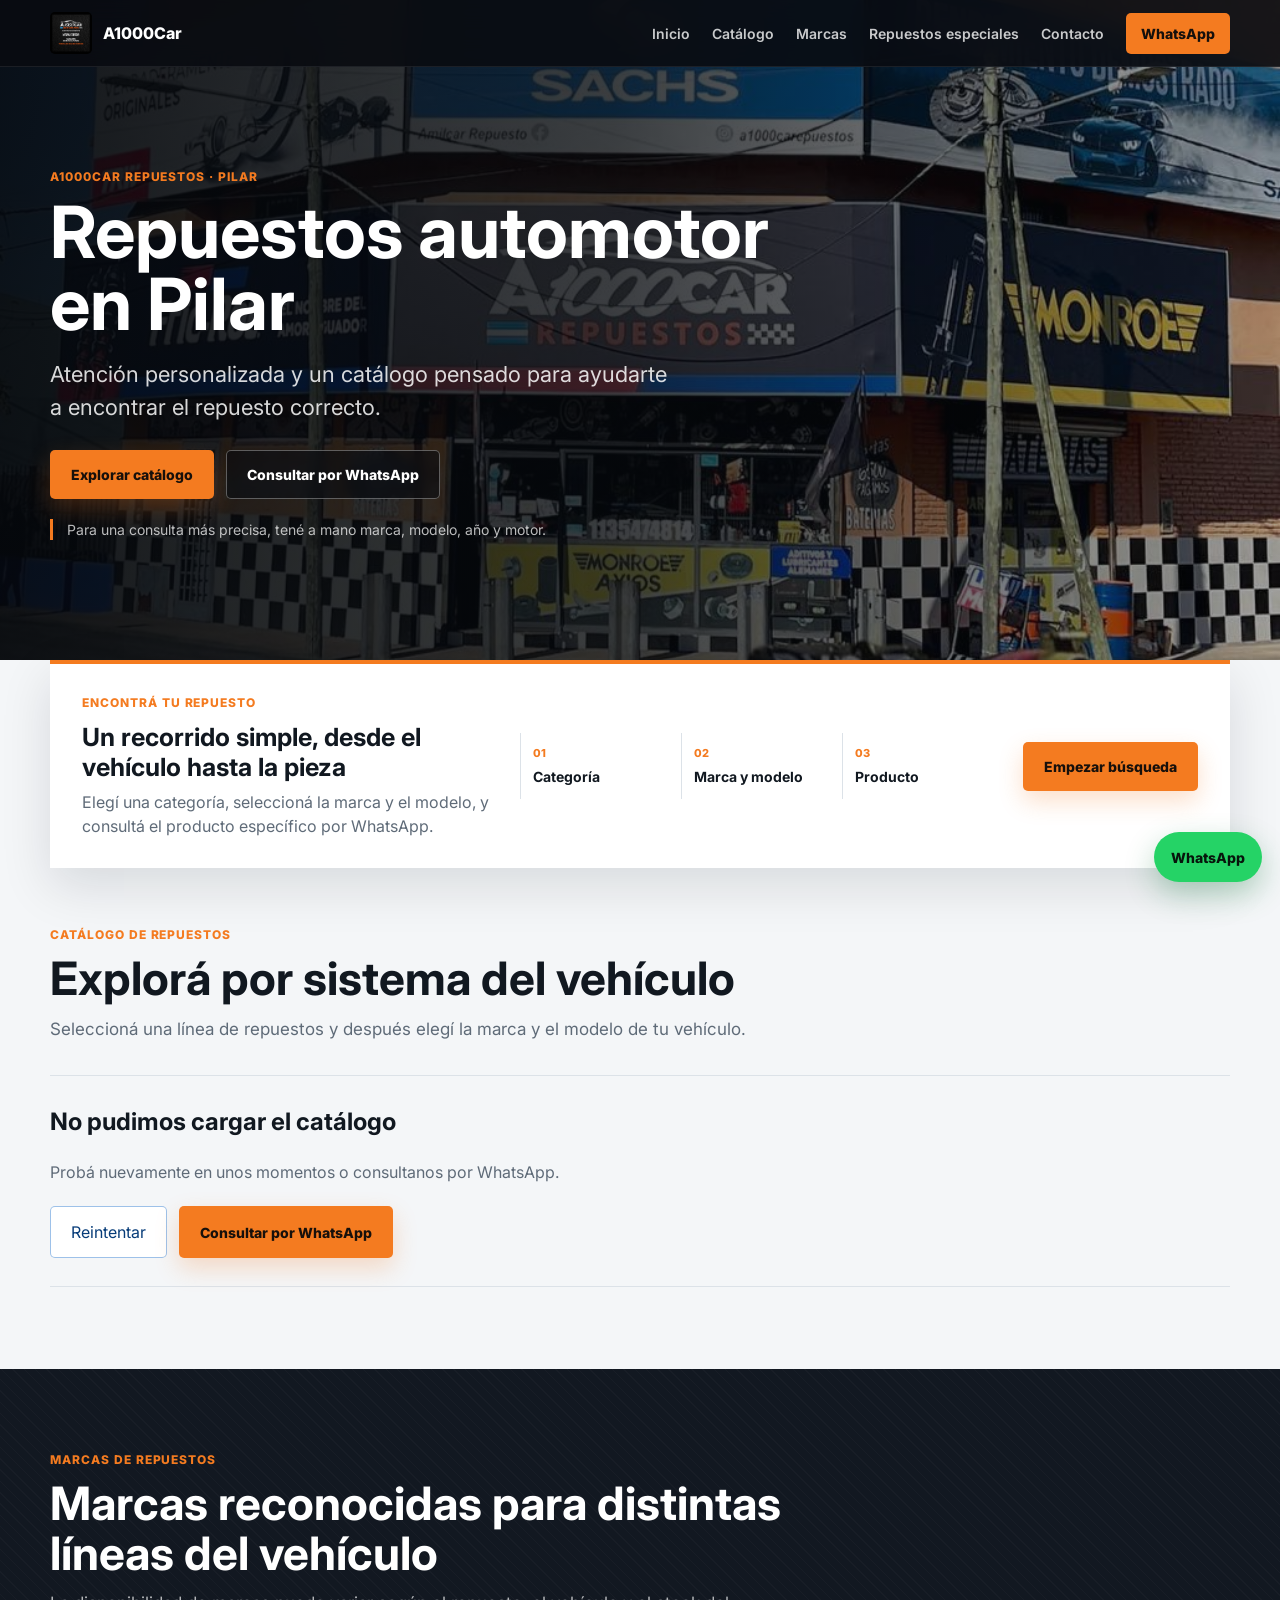
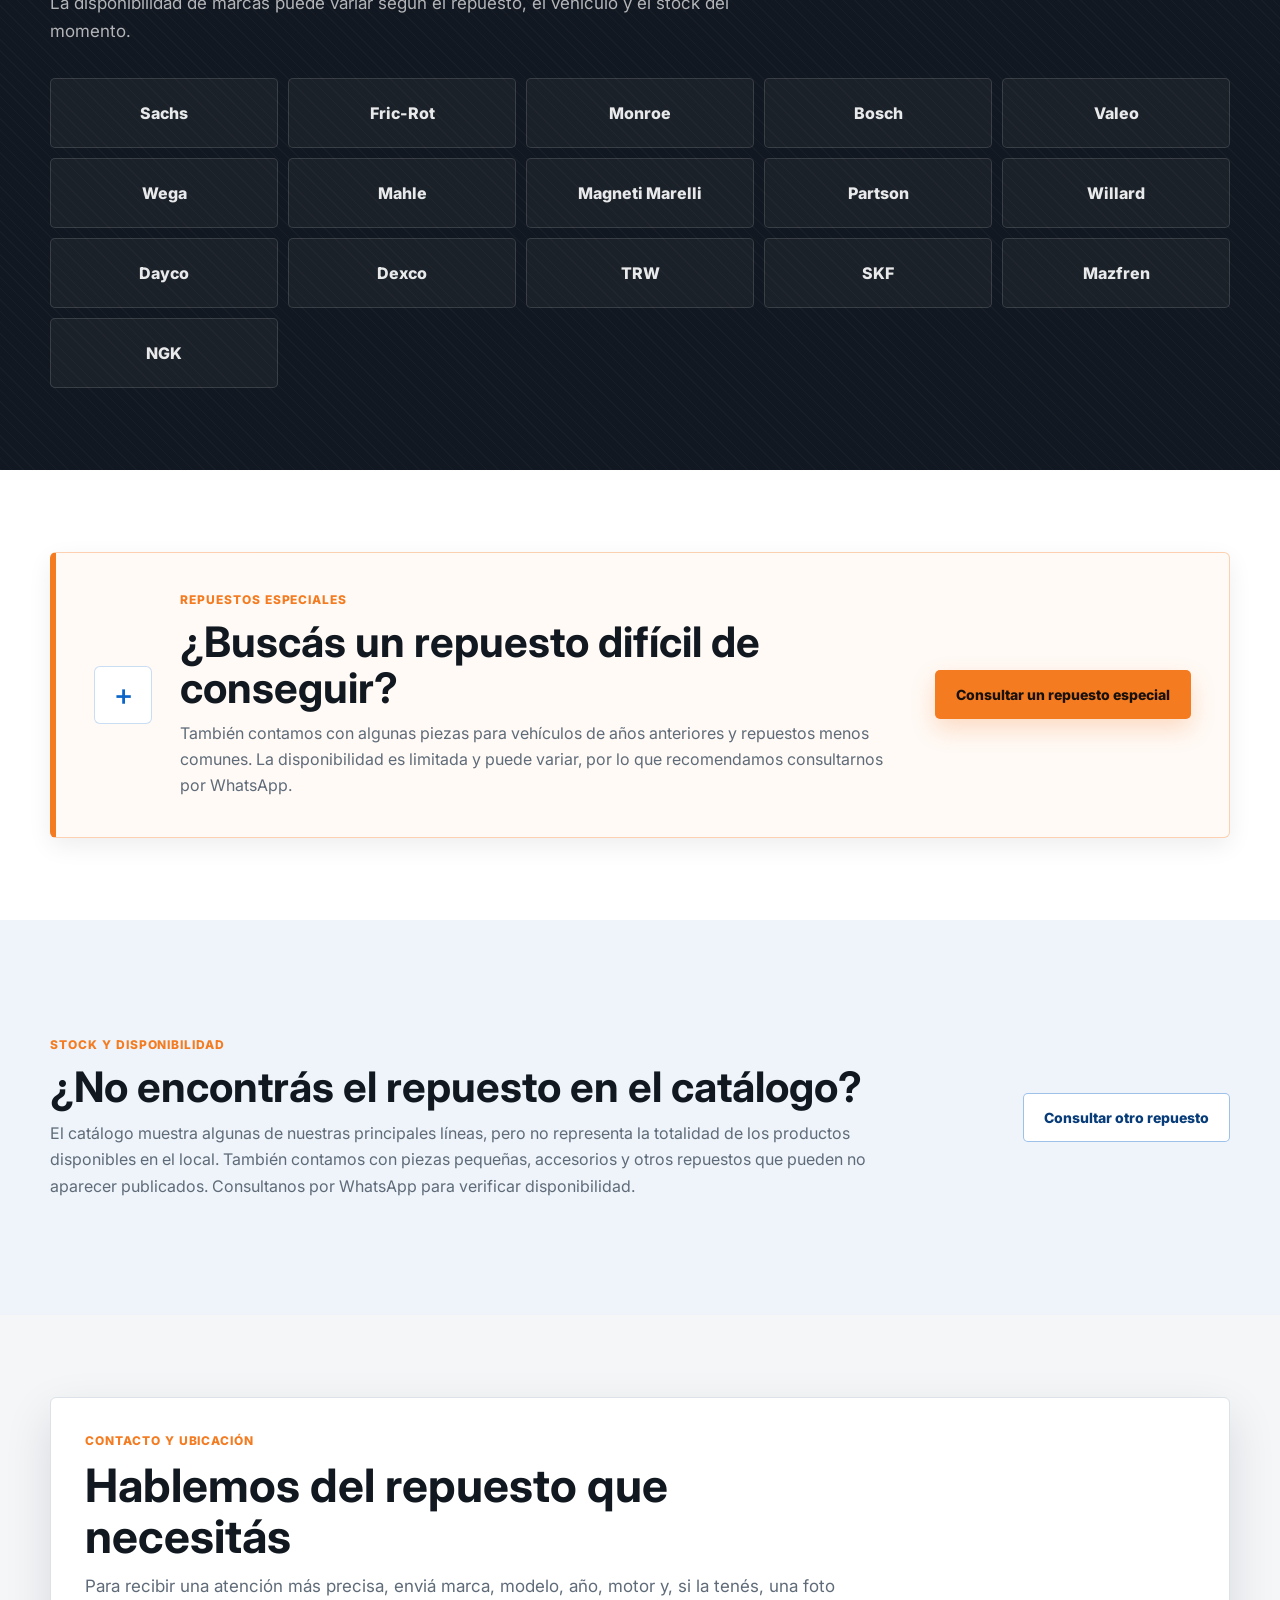
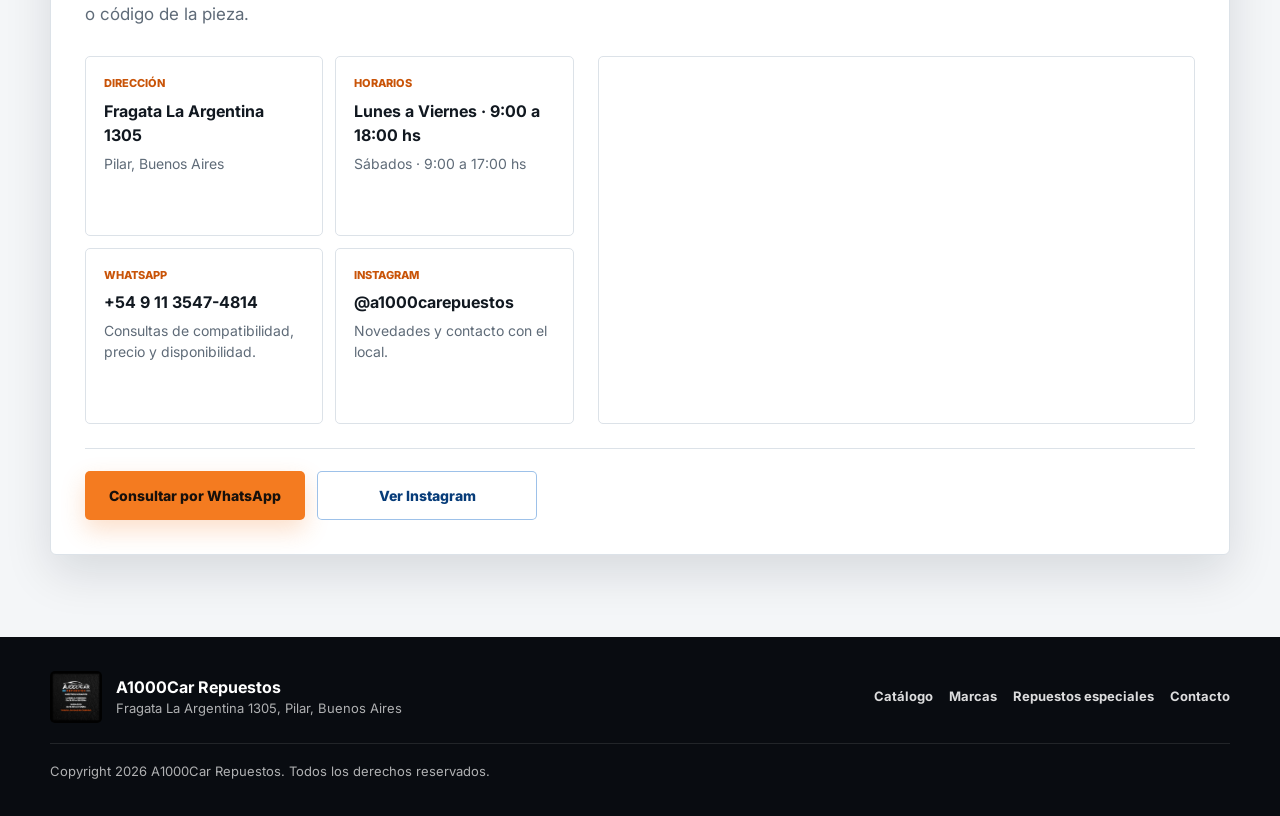
==== commit e31d78c9: "feat: integrar catalogo dinamico con Sanity CMS" ====
--- a/index.html
+++ b/index.html
@@ -71,126 +71,19 @@
         <p>Seleccioná una línea de repuestos y después elegí la marca y el modelo de tu vehículo.</p>
       </div>
 
-      <div class="category-grid">
-        <article class="category-card reveal" data-card-link="catalogo-categoria.html?categoria=frenos">
-          <div class="category-body">
-            <div class="category-header">
-              <span class="category-icon" aria-hidden="true"><svg viewBox="0 0 48 48"><circle cx="24" cy="24" r="15"></circle><circle cx="24" cy="24" r="5"></circle><path d="M24 9v7M24 32v7M9 24h7M32 24h7M14 14l5 5M29 29l5 5M34 14l-5 5M19 29l-5 5"></path></svg></span>
-              <h3>Frenos</h3>
-            </div>
-            <p>Pastillas, discos, campanas, bombas y cilindros de rueda.</p>
-            <a class="catalog-card-link" href="catalogo-categoria.html?categoria=frenos">Explorar categoría</a>
-          </div>
-        </article>
-
-        <article class="category-card reveal" data-card-link="catalogo-categoria.html?categoria=suspension">
-          <div class="category-body">
-            <div class="category-header">
-              <span class="category-icon" aria-hidden="true"><svg viewBox="0 0 48 48"><path d="M28 5 16 17M32 9 20 21M15 18l15 15M12 25l11 11M25 12l11 11M9 36l3 3M36 9l3 3"></path><path d="m18 30-6 6M30 18l6-6"></path></svg></span>
-              <h3>Suspensión y dirección</h3>
-            </div>
-            <p>Amortiguadores, espirales, parrillas, bujes, mazas, bieletas, rótulas, extremos y axiales de dirección.</p>
-            <a class="catalog-card-link" href="catalogo-categoria.html?categoria=suspension">Explorar categoría</a>
-          </div>
-        </article>
-
-        <article class="category-card reveal" data-card-link="catalogo-categoria.html?categoria=transmision">
-          <div class="category-body">
-            <div class="category-header">
-              <span class="category-icon" aria-hidden="true"><svg viewBox="0 0 48 48"><path d="M7 24h34M13 18l-6 6 6 6M35 18l6 6-6 6"></path><circle cx="18" cy="24" r="5"></circle><circle cx="30" cy="24" r="5"></circle></svg></span>
-              <h3>Transmisión</h3>
-            </div>
-            <p>Homocinéticas, fuelles, embrague, rulemanes y cables de comando.</p>
-            <a class="catalog-card-link" href="catalogo-categoria.html?categoria=transmision">Explorar categoría</a>
-          </div>
-        </article>
-
-        <article class="category-card reveal" data-card-link="catalogo-categoria.html?categoria=encendido">
-          <div class="category-body">
-            <div class="category-header">
-              <span class="category-icon" aria-hidden="true"><svg viewBox="0 0 48 48"><path d="M28 4 14 26h10l-4 18 14-24H24l4-16Z"></path></svg></span>
-              <h3>Encendido y electrónica</h3>
-            </div>
-            <p>Bobinas, bujías, cables, sensores, bulbos, relés y módulos electrónicos.</p>
-            <a class="catalog-card-link" href="catalogo-categoria.html?categoria=encendido">Explorar categoría</a>
-          </div>
-        </article>
-
-        <article class="category-card reveal" data-card-link="catalogo-categoria.html?categoria=refrigeracion">
-          <div class="category-body">
-            <div class="category-header">
-              <span class="category-icon" aria-hidden="true"><svg viewBox="0 0 48 48"><rect x="10" y="9" width="28" height="30" rx="3"></rect><path d="M16 14v20M22 14v20M28 14v20M34 14v20M7 17h3M7 31h3M38 17h3M38 31h3"></path></svg></span>
-              <h3>Refrigeración</h3>
-            </div>
-            <p>Radiadores, electroventiladores, termostatos, mangueras, depósitos y tapones.</p>
-            <a class="catalog-card-link" href="catalogo-categoria.html?categoria=refrigeracion">Explorar categoría</a>
-          </div>
-        </article>
-
-        <article class="category-card reveal" data-card-link="catalogo-categoria.html?categoria=motor">
-          <div class="category-body">
-            <div class="category-header">
-              <span class="category-icon" aria-hidden="true"><svg viewBox="0 0 48 48"><path d="M16 18h18l5 6v10H14l-5-5v-7l5-4Z"></path><path d="M20 18v-5h9v5M24 13V8M12 26H6M39 28h4M18 34v5M32 34v5"></path></svg></span>
-              <h3>Motor y juntas</h3>
-            </div>
-            <p>Juntas, distribución, bombas y soportes de motor.</p>
-            <a class="catalog-card-link" href="catalogo-categoria.html?categoria=motor">Explorar categoría</a>
-          </div>
-        </article>
-
-        <article class="category-card reveal" data-card-link="catalogo-categoria.html?categoria=filtros">
-          <div class="category-body">
-            <div class="category-header">
-              <span class="category-icon" aria-hidden="true"><svg viewBox="0 0 48 48"><path d="M13 8h22l-3 32H16L13 8Z"></path><path d="M16 14h16M18 20h12M18 26h12M19 32h10"></path></svg></span>
-              <h3>Filtros</h3>
-            </div>
-            <p>Filtros de aceite, aire, combustible y habitáculo.</p>
-            <a class="catalog-card-link" href="catalogo-categoria.html?categoria=filtros">Explorar categoría</a>
-          </div>
-        </article>
-
-        <article class="category-card reveal" data-card-link="catalogo-categoria.html?categoria=baterias">
-          <div class="category-body">
-            <div class="category-header">
-              <span class="category-icon" aria-hidden="true"><svg viewBox="0 0 48 48"><rect x="8" y="15" width="30" height="20" rx="3"></rect><path d="M38 22h3v6h-3M16 12h6M26 12h6M15 25h8M19 21v8M28 25h6"></path></svg></span>
-              <h3>Baterías</h3>
-            </div>
-            <p>Baterías para distintos vehículos. La elección depende de medidas, capacidad, polaridad y aplicación.</p>
-            <a class="catalog-card-link" href="catalogo-categoria.html?categoria=baterias">Explorar categoría</a>
-          </div>
-        </article>
-
-        <article class="category-card category-card-wide reveal" data-card-link="catalogo-productos.html?categoria=universales">
-          <div class="category-body">
-            <div class="category-header">
-              <span class="category-icon" aria-hidden="true"><svg viewBox="0 0 48 48"><path d="M24 7v34M7 24h34M12 12l24 24M36 12 12 36"></path><circle cx="24" cy="24" r="15"></circle></svg></span>
-              <h3>Productos universales</h3>
-            </div>
-            <p>Productos de uso frecuente que pueden ser compatibles con distintos vehículos. Consultanos para confirmar el tipo y la aplicación correcta.</p>
-            <a class="catalog-card-link" href="catalogo-productos.html?categoria=universales">Ver productos universales</a>
-          </div>
-        </article>
+      <div class="category-grid" data-catalog-categories aria-busy="true">
+        <p class="catalog-loading" role="status">Cargando catálogo…</p>
       </div>
+      <noscript><p>Activá JavaScript para explorar el catálogo o <a href="https://wa.me/5491135474814">consultanos por WhatsApp</a>.</p></noscript>
     </section>
 
-    <section class="section vehicle-brands-section" id="marcas" aria-labelledby="vehicle-brands-title">
+    <section class="section vehicle-brands-section" id="marcas" hidden aria-labelledby="vehicle-brands-title">
       <div class="section-heading reveal">
         <p class="eyebrow">Marcas de vehículos</p>
         <h2 id="vehicle-brands-title">Elegí la marca para encontrar tu modelo</h2>
         <p>Estas son las marcas más consultadas. La disponibilidad se verifica según modelo y stock del momento.</p>
       </div>
-      <div class="vehicle-logo-grid reveal">
-        <div class="vehicle-logo-card"><img src="assets/logos-marcas/chevrolet.png" alt="Chevrolet" loading="lazy"><span>Chevrolet</span></div>
-        <div class="vehicle-logo-card"><img src="assets/logos-marcas/fiat.png" alt="Fiat" loading="lazy"><span>Fiat</span></div>
-        <div class="vehicle-logo-card"><img src="assets/logos-marcas/ford.png" alt="Ford" loading="lazy"><span>Ford</span></div>
-        <div class="vehicle-logo-card"><img src="assets/logos-marcas/peugeot.png" alt="Peugeot" loading="lazy"><span>Peugeot</span></div>
-        <div class="vehicle-logo-card"><img src="assets/logos-marcas/renault.png" alt="Renault" loading="lazy"><span>Renault</span></div>
-        <div class="vehicle-logo-card"><img src="assets/logos-marcas/volkswagen.png" alt="Volkswagen" loading="lazy"><span>Volkswagen</span></div>
-        <div class="vehicle-logo-card"><img src="assets/logos-marcas/toyota.png" alt="Toyota" loading="lazy"><span>Toyota</span></div>
-        <div class="vehicle-logo-card"><img src="assets/logos-marcas/honda.png" alt="Honda" loading="lazy"><span>Honda</span></div>
-        <div class="vehicle-logo-card"><img src="assets/logos-marcas/nissan.png" alt="Nissan" loading="lazy"><span>Nissan</span></div>
-        <div class="vehicle-logo-card"><img src="assets/logos-marcas/audi.png" alt="Audi" loading="lazy"><span>Audi</span></div>
-      </div>
+      <div class="vehicle-logo-grid reveal"></div>
     </section>
 
     <section class="section parts-brands-section" aria-labelledby="parts-brands-title">
@@ -267,6 +160,8 @@
   </footer>
 
   <a class="floating-whatsapp js-whatsapp" href="#" target="_blank" rel="noopener" aria-label="Consultar por WhatsApp"><span>WhatsApp</span></a>
+  <script src="catalogo.js"></script>
   <script src="script.js"></script>
+  <script type="module" src="catalogo-flow.js"></script>
 </body>
 </html>
--- a/style.css
+++ b/style.css
@@ -774,6 +774,32 @@
   transform: translateY(-2px);
 }
 
+/* Dynamic catalog states and media; the existing layout remains unchanged. */
+[hidden] { display: none !important; }
+.catalog-loading, .catalog-state { grid-column: 1 / -1; }
+.catalog-loading { padding: 28px 0; color: var(--muted); }
+.catalog-state { padding: 28px 0; border-block: 1px solid var(--line); }
+.catalog-state h2 { font-size: 24px; }
+.catalog-state p { color: var(--muted); }
+.catalog-state .catalog-actions { margin: 22px 0 0; }
+.catalog-state button { font: inherit; cursor: pointer; }
+.catalog-title-row h1, .choice-card strong, .product-content h2 { overflow-wrap: anywhere; }
+.vehicle-logo-slot { display: grid; width: 112px; height: 58px; place-items: center; }
+.image-fallback { color: var(--muted); font-size: 13px; text-align: center; }
+.product-image-slot { display: grid; width: 100%; min-width: 0; height: 240px; place-items: center; }
+.product-image-slot img { display: block; width: 100%; height: 100%; object-fit: contain; object-position: center; }
+.product-sku, .product-compatibility { margin-bottom: 10px; color: var(--muted); font-size: 14px; }
+.product-stock { align-self: flex-start; padding: 4px 8px; border-radius: 4px; font-size: 13px; font-weight: 700; }
+.stock-available { background: #eaf5ee; color: #23633a; }
+.stock-outOfStock { background: #f9eded; color: #8b3030; }
+.stock-check { background: var(--surface-blue); color: var(--blue-dark); }
+.type-choice > span:last-child:not(.catalog-icon) { color: var(--muted); font-size: 14px; }
+.catalog-page .catalog-title-row h1 { font-size: 36px; }
+@media (max-width: 600px) {
+  .catalog-page .catalog-title-row h1 { font-size: 30px; }
+  .catalog-actions .btn { width: 100%; white-space: normal; text-align: center; }
+}
+
 /* Catálogo interno */
 .catalog-page {
   min-height: 100vh;
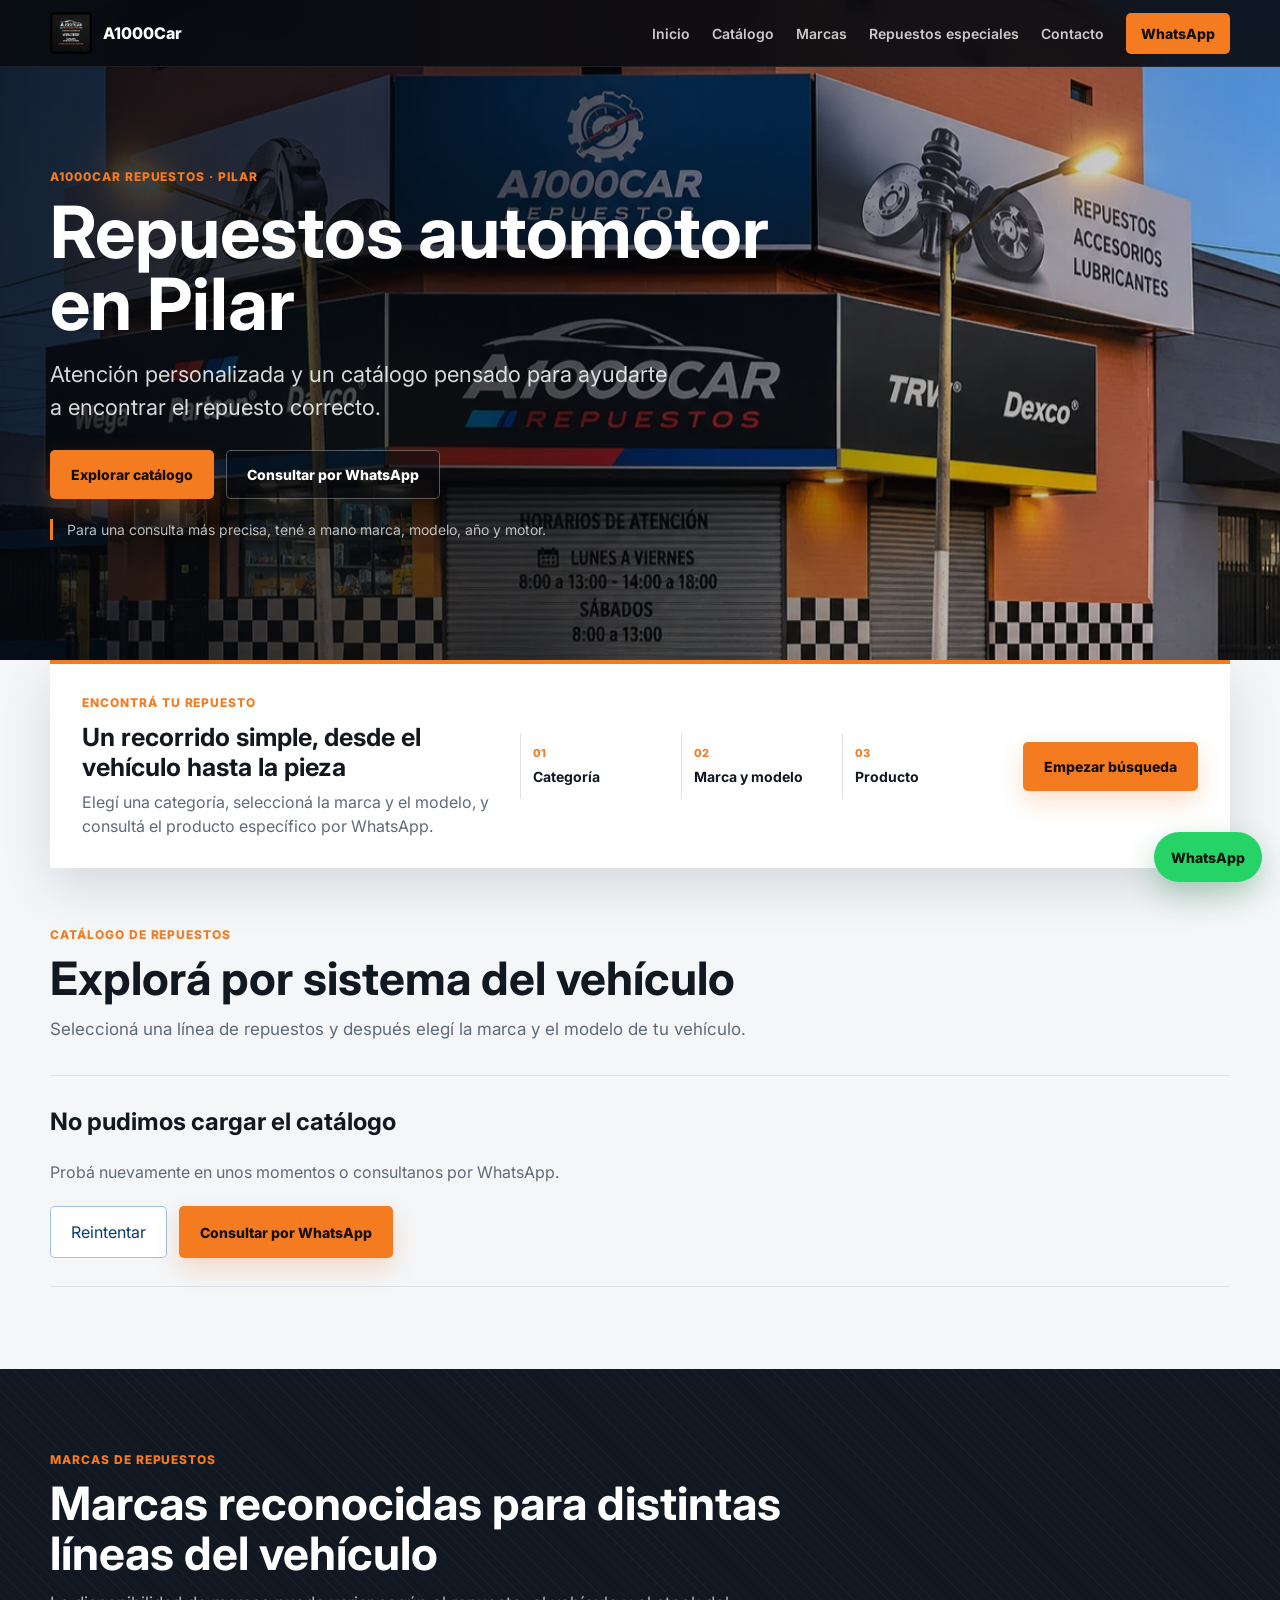
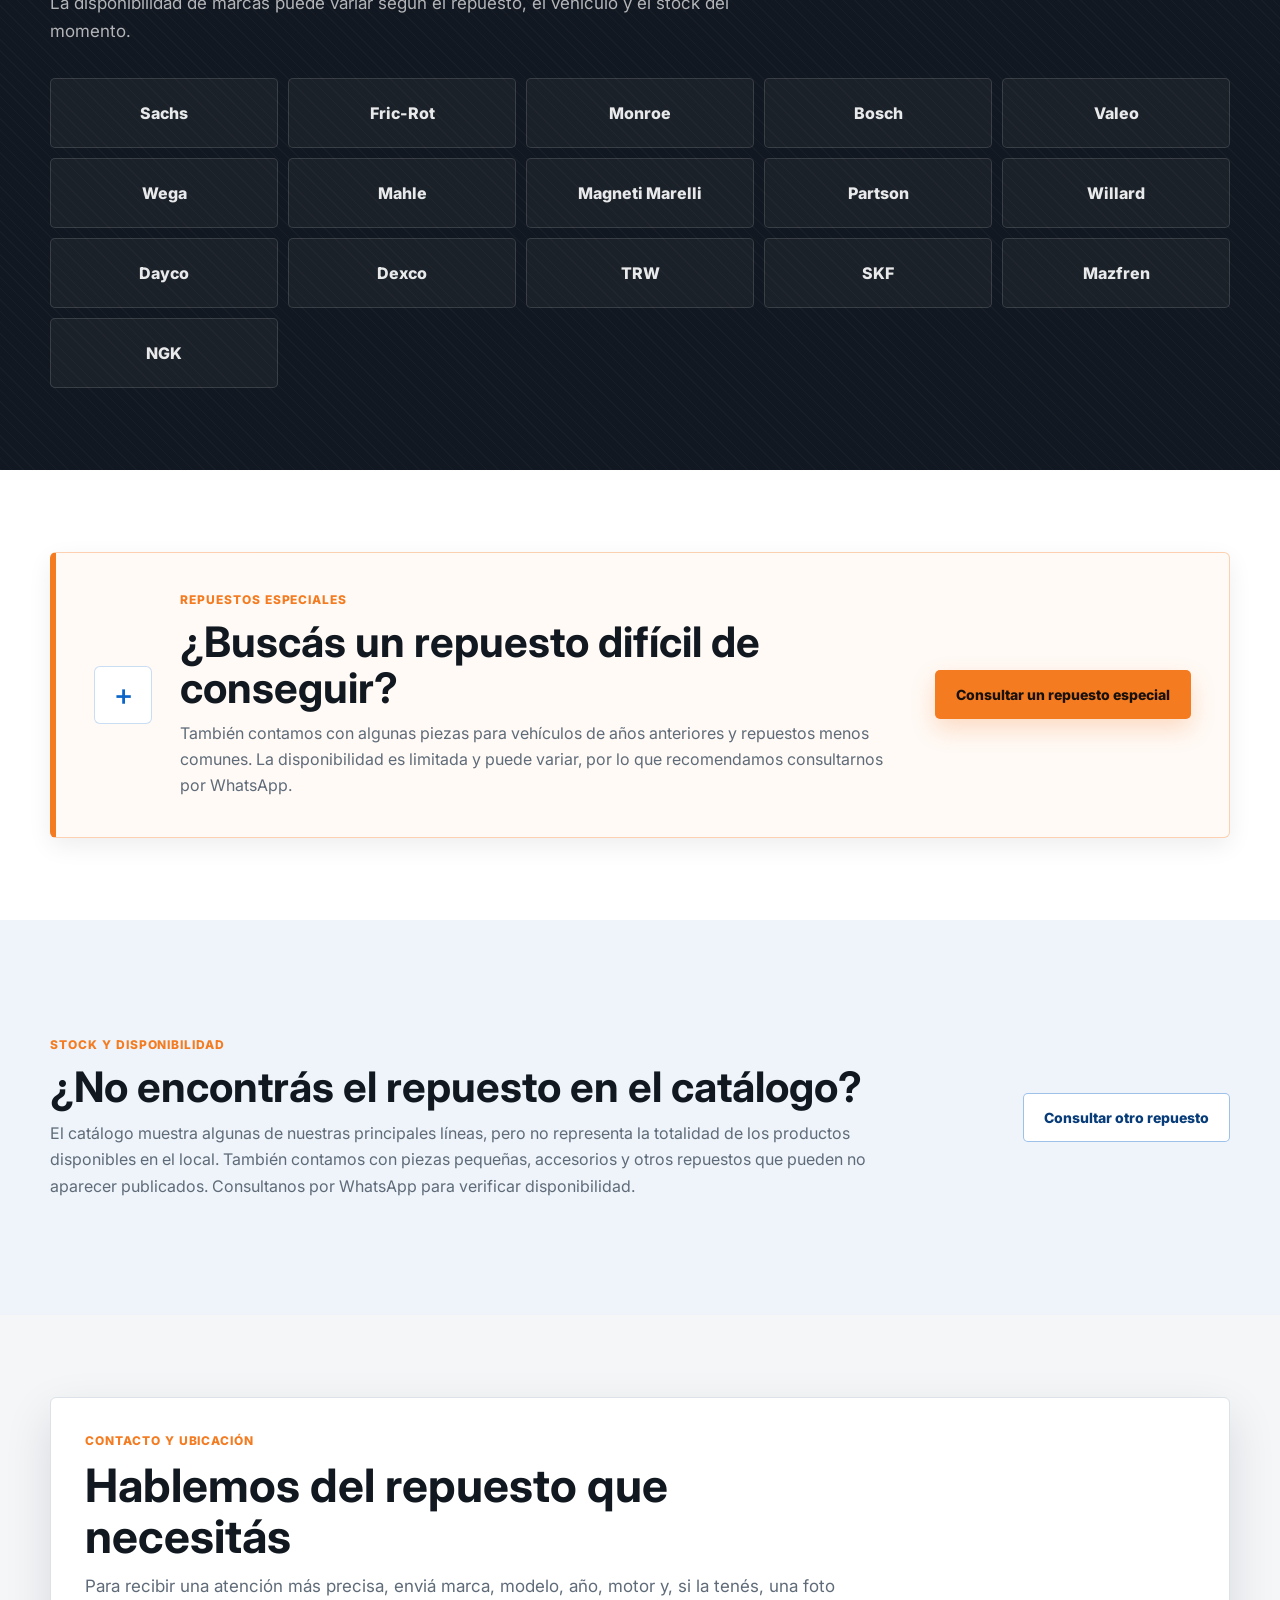
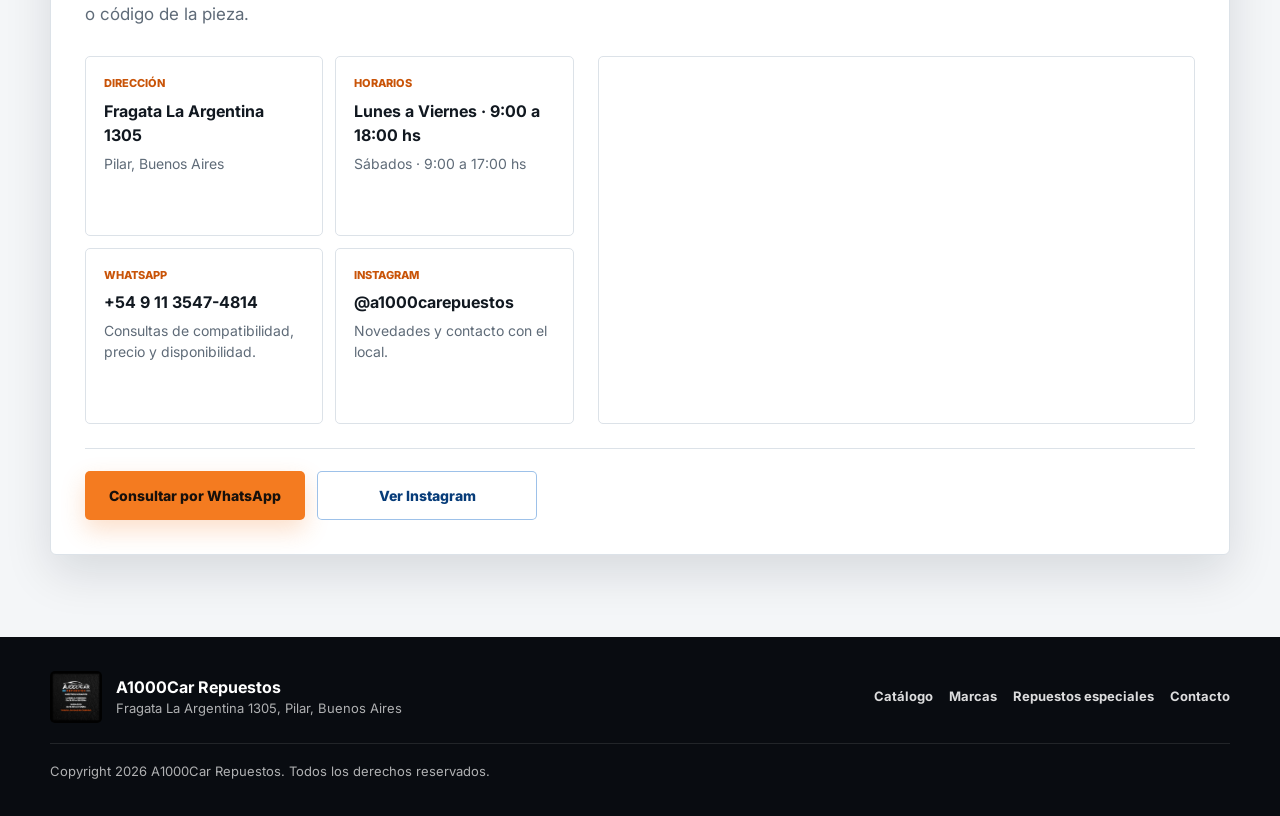
==== commit 027e5bb8: "feat: renovar imagen y animaciones del hero" ====
--- a/index.html
+++ b/index.html
@@ -34,7 +34,7 @@
 
   <main>
     <section class="hero" aria-labelledby="hero-title">
-      <img class="hero-bg" src="imagen local con formula 1.jpeg" alt="Frente del local A1000Car Repuestos en Pilar">
+      <img class="hero-bg" src="assets/hero/a1000car-hero.webp" width="1254" height="1254" fetchpriority="high" decoding="async" alt="Frente del local A1000Car Repuestos en Pilar">
       <div class="hero-overlay"></div>
       <div class="hero-content reveal">
         <p class="eyebrow">A1000Car Repuestos · Pilar</p>
--- a/style.css
+++ b/style.css
@@ -231,7 +231,7 @@
 }
 
 .hero-overlay {
-  background: linear-gradient(90deg, rgba(5, 8, 12, 0.94) 0%, rgba(5, 8, 12, 0.78) 48%, rgba(5, 8, 12, 0.34) 100%);
+  background: linear-gradient(90deg, rgba(5, 8, 12, 0.84) 0%, rgba(5, 8, 12, 0.66) 42%, rgba(5, 8, 12, 0.28) 74%, rgba(5, 8, 12, 0.14) 100%);
 }
 
 .hero-content {
@@ -239,6 +239,75 @@
   z-index: 2;
   width: min(1180px, 100%);
   margin-inline: auto;
+}
+
+/* Hero motion stays on compositor-friendly properties, without scroll handlers. */
+.hero-bg {
+  transform-origin: center;
+  animation: hero-ken-burns 20s ease-in-out infinite alternate both;
+}
+
+.hero-content.reveal {
+  opacity: 1;
+  transform: none;
+  transition: none;
+}
+
+.hero-content h1,
+.hero-content .hero-subtitle,
+.hero-content .hero-actions,
+.hero-content .hero-hint {
+  animation: hero-copy-in 700ms cubic-bezier(0.2, 0.7, 0.3, 1) both;
+}
+
+.hero-content h1 { animation-delay: 120ms; }
+.hero-content .hero-subtitle { animation-delay: 320ms; }
+.hero-content .hero-actions { animation-delay: 520ms; }
+.hero-content .hero-hint { animation-delay: 650ms; }
+.hero-content .hero-actions:focus-within { animation: none; }
+
+@keyframes hero-ken-burns {
+  from { transform: scale(1); }
+  to { transform: scale(1.05); }
+}
+
+@keyframes hero-copy-in {
+  from { opacity: 0; transform: translateY(8px); }
+  to { opacity: 1; transform: translateY(0); }
+}
+
+@keyframes hero-depth {
+  from { translate: 0 0; }
+  to { translate: 0 16px; }
+}
+
+@supports (animation-timeline: view()) {
+  @media (prefers-reduced-motion: no-preference) and (min-width: 1024px) and (hover: hover) and (pointer: fine) {
+    .hero { view-timeline-name: --a1000car-hero; view-timeline-axis: block; }
+    .hero-bg {
+      animation-name: hero-ken-burns, hero-depth;
+      animation-duration: 20s, auto;
+      animation-timing-function: ease-in-out, linear;
+      animation-iteration-count: infinite, 1;
+      animation-direction: alternate, normal;
+      animation-fill-mode: both, both;
+      animation-timeline: auto, --a1000car-hero;
+      animation-range: normal, exit 0% exit 100%;
+    }
+  }
+}
+
+@media (prefers-reduced-motion: reduce) {
+  .hero-bg,
+  .hero-content h1,
+  .hero-content .hero-subtitle,
+  .hero-content .hero-actions,
+  .hero-content .hero-hint {
+    animation: none !important;
+    opacity: 1;
+    transform: none;
+    translate: none;
+  }
 }
 
 .hero-content h1 {
@@ -1327,11 +1396,11 @@
   }
 
   .hero-bg {
-    object-position: 55% center;
+    object-position: 50% center;
   }
 
   .hero-overlay {
-    background: linear-gradient(180deg, rgba(5, 8, 12, 0.72) 0%, rgba(5, 8, 12, 0.94) 72%);
+    background: linear-gradient(180deg, rgba(5, 8, 12, 0.50) 0%, rgba(5, 8, 12, 0.66) 36%, rgba(5, 8, 12, 0.82) 100%);
   }
 
   .hero-content h1 {
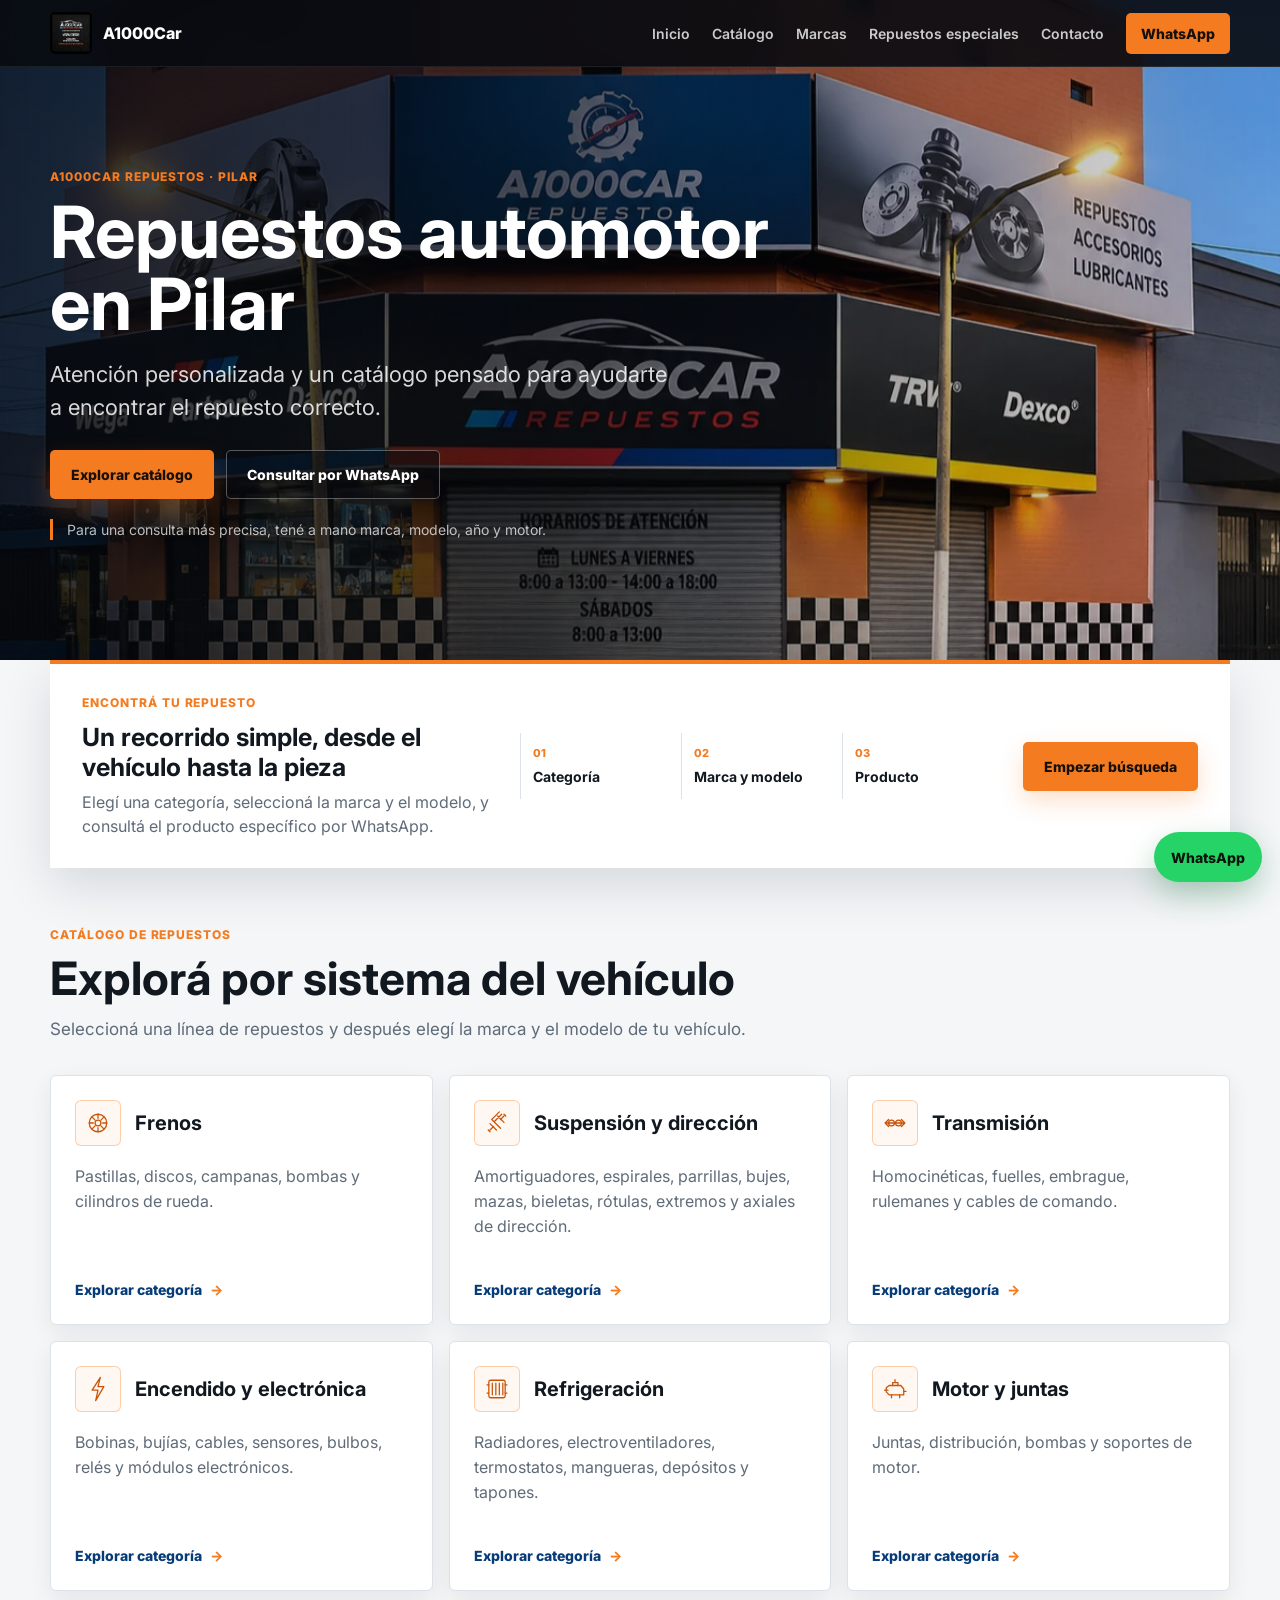
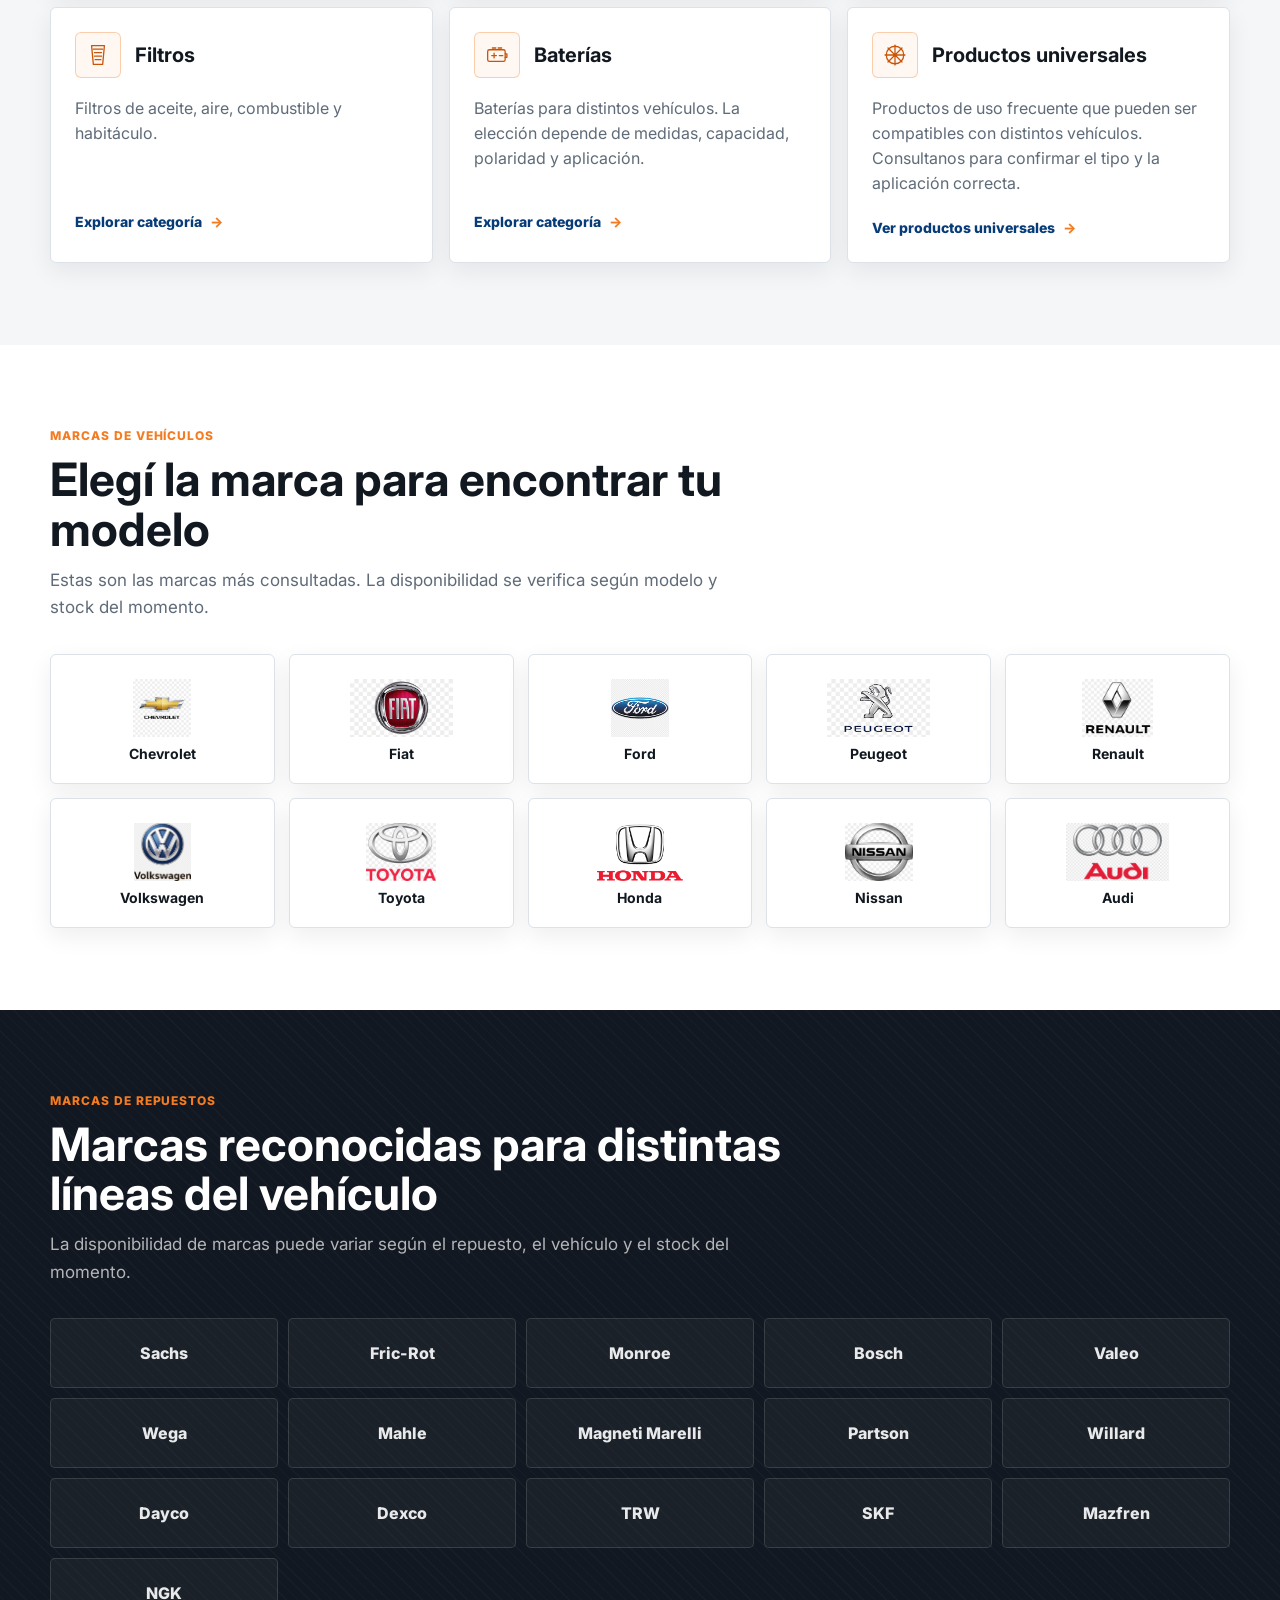
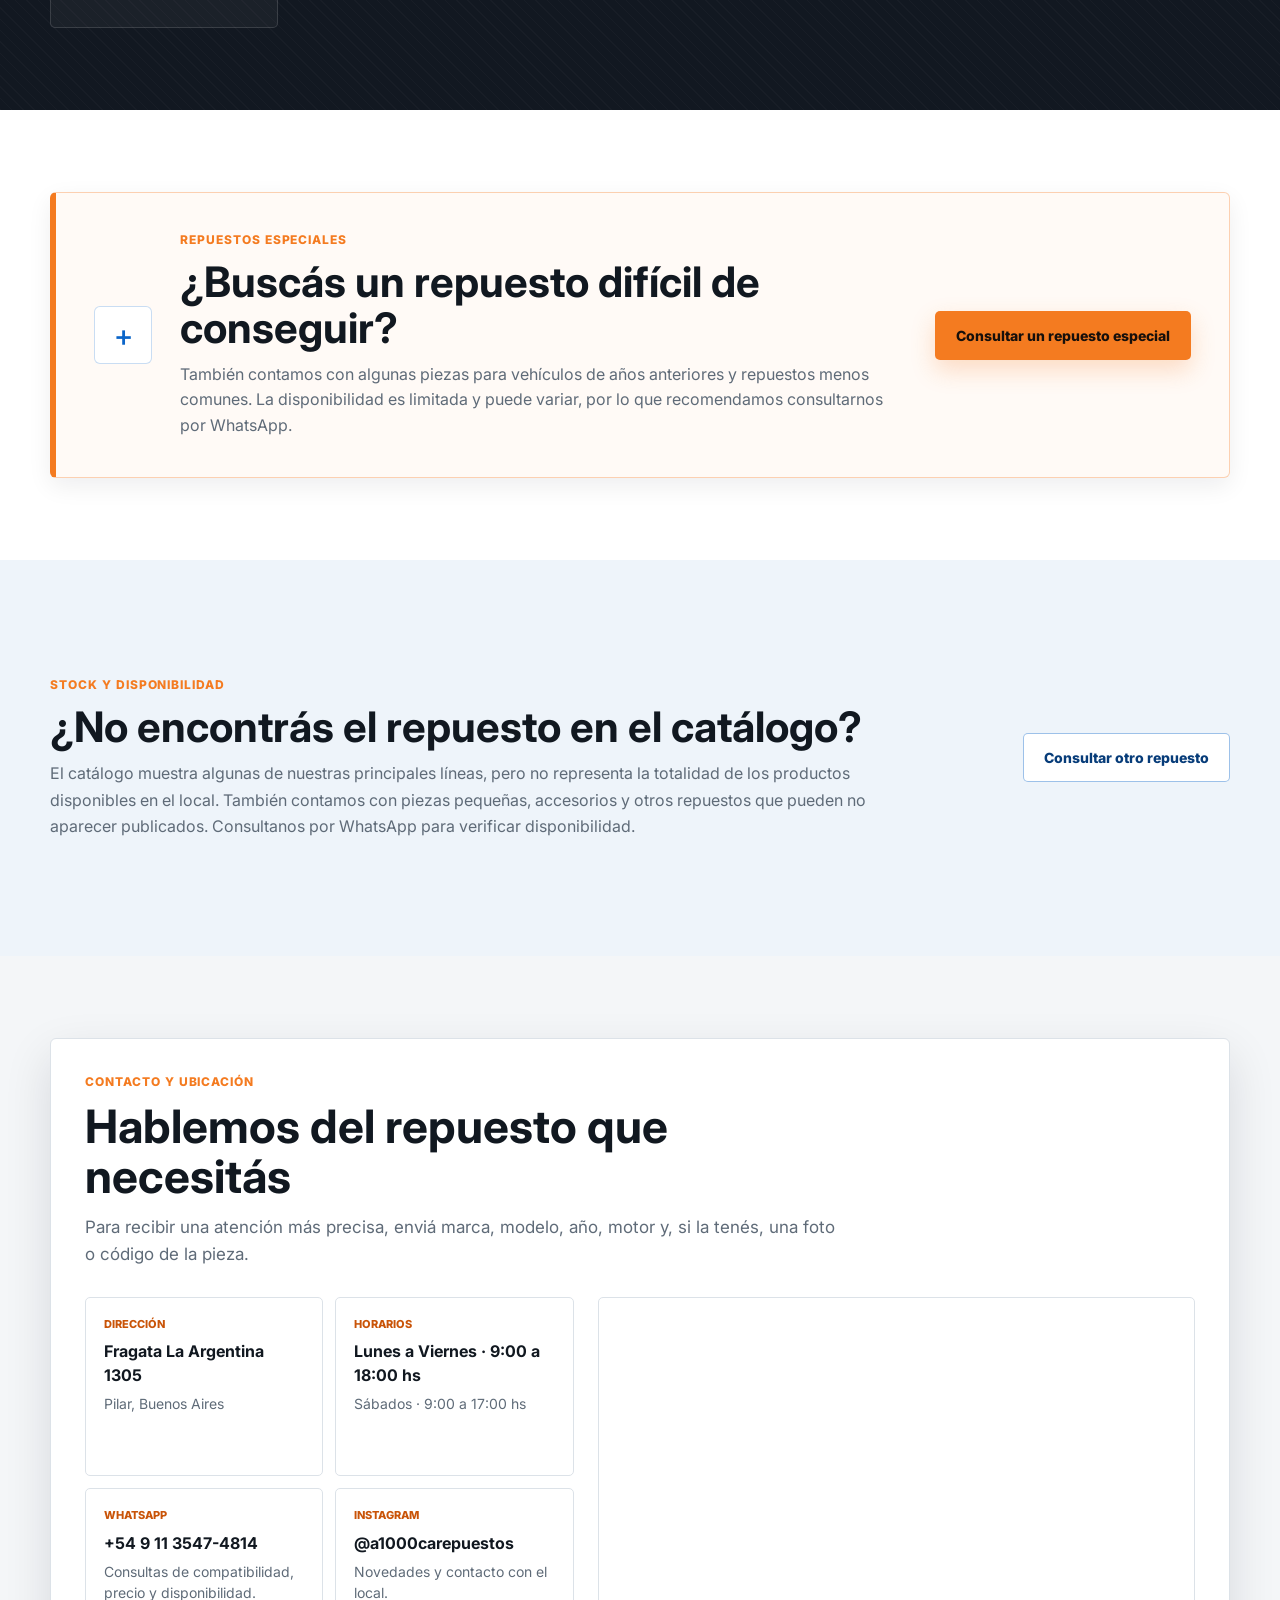
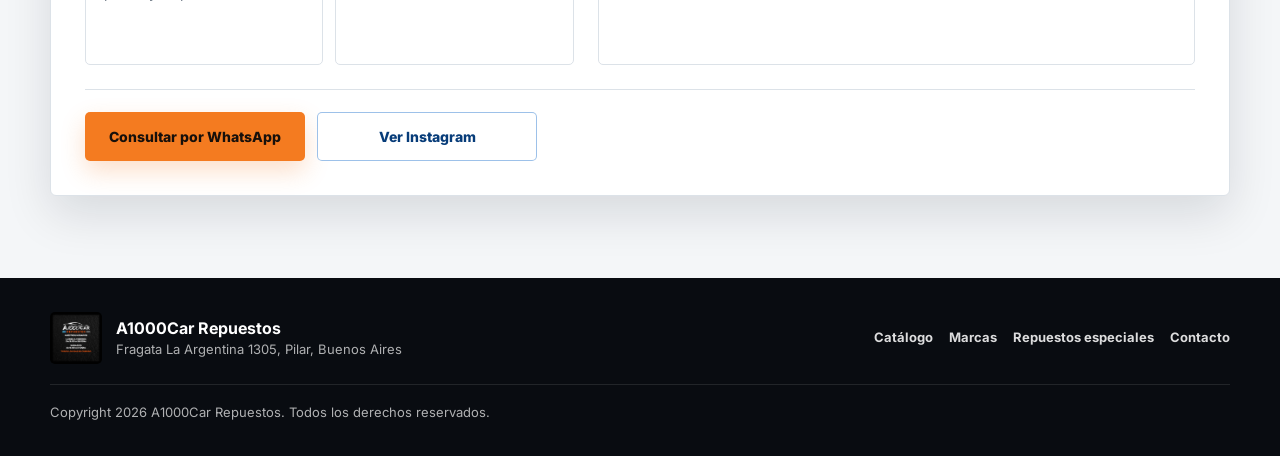
==== commit b636c1dc: "feat: actualizar hero cinematografico de produccion Aplicar unicamente el Hero aprobado en 027e5bb, " ====
--- a/index.html
+++ b/index.html
@@ -71,19 +71,126 @@
         <p>Seleccioná una línea de repuestos y después elegí la marca y el modelo de tu vehículo.</p>
       </div>
 
-      <div class="category-grid" data-catalog-categories aria-busy="true">
-        <p class="catalog-loading" role="status">Cargando catálogo…</p>
-      </div>
-      <noscript><p>Activá JavaScript para explorar el catálogo o <a href="https://wa.me/5491135474814">consultanos por WhatsApp</a>.</p></noscript>
-    </section>
-
-    <section class="section vehicle-brands-section" id="marcas" hidden aria-labelledby="vehicle-brands-title">
+      <div class="category-grid">
+        <article class="category-card reveal" data-card-link="catalogo-categoria.html?categoria=frenos">
+          <div class="category-body">
+            <div class="category-header">
+              <span class="category-icon" aria-hidden="true"><svg viewBox="0 0 48 48"><circle cx="24" cy="24" r="15"></circle><circle cx="24" cy="24" r="5"></circle><path d="M24 9v7M24 32v7M9 24h7M32 24h7M14 14l5 5M29 29l5 5M34 14l-5 5M19 29l-5 5"></path></svg></span>
+              <h3>Frenos</h3>
+            </div>
+            <p>Pastillas, discos, campanas, bombas y cilindros de rueda.</p>
+            <a class="catalog-card-link" href="catalogo-categoria.html?categoria=frenos">Explorar categoría</a>
+          </div>
+        </article>
+
+        <article class="category-card reveal" data-card-link="catalogo-categoria.html?categoria=suspension">
+          <div class="category-body">
+            <div class="category-header">
+              <span class="category-icon" aria-hidden="true"><svg viewBox="0 0 48 48"><path d="M28 5 16 17M32 9 20 21M15 18l15 15M12 25l11 11M25 12l11 11M9 36l3 3M36 9l3 3"></path><path d="m18 30-6 6M30 18l6-6"></path></svg></span>
+              <h3>Suspensión y dirección</h3>
+            </div>
+            <p>Amortiguadores, espirales, parrillas, bujes, mazas, bieletas, rótulas, extremos y axiales de dirección.</p>
+            <a class="catalog-card-link" href="catalogo-categoria.html?categoria=suspension">Explorar categoría</a>
+          </div>
+        </article>
+
+        <article class="category-card reveal" data-card-link="catalogo-categoria.html?categoria=transmision">
+          <div class="category-body">
+            <div class="category-header">
+              <span class="category-icon" aria-hidden="true"><svg viewBox="0 0 48 48"><path d="M7 24h34M13 18l-6 6 6 6M35 18l6 6-6 6"></path><circle cx="18" cy="24" r="5"></circle><circle cx="30" cy="24" r="5"></circle></svg></span>
+              <h3>Transmisión</h3>
+            </div>
+            <p>Homocinéticas, fuelles, embrague, rulemanes y cables de comando.</p>
+            <a class="catalog-card-link" href="catalogo-categoria.html?categoria=transmision">Explorar categoría</a>
+          </div>
+        </article>
+
+        <article class="category-card reveal" data-card-link="catalogo-categoria.html?categoria=encendido">
+          <div class="category-body">
+            <div class="category-header">
+              <span class="category-icon" aria-hidden="true"><svg viewBox="0 0 48 48"><path d="M28 4 14 26h10l-4 18 14-24H24l4-16Z"></path></svg></span>
+              <h3>Encendido y electrónica</h3>
+            </div>
+            <p>Bobinas, bujías, cables, sensores, bulbos, relés y módulos electrónicos.</p>
+            <a class="catalog-card-link" href="catalogo-categoria.html?categoria=encendido">Explorar categoría</a>
+          </div>
+        </article>
+
+        <article class="category-card reveal" data-card-link="catalogo-categoria.html?categoria=refrigeracion">
+          <div class="category-body">
+            <div class="category-header">
+              <span class="category-icon" aria-hidden="true"><svg viewBox="0 0 48 48"><rect x="10" y="9" width="28" height="30" rx="3"></rect><path d="M16 14v20M22 14v20M28 14v20M34 14v20M7 17h3M7 31h3M38 17h3M38 31h3"></path></svg></span>
+              <h3>Refrigeración</h3>
+            </div>
+            <p>Radiadores, electroventiladores, termostatos, mangueras, depósitos y tapones.</p>
+            <a class="catalog-card-link" href="catalogo-categoria.html?categoria=refrigeracion">Explorar categoría</a>
+          </div>
+        </article>
+
+        <article class="category-card reveal" data-card-link="catalogo-categoria.html?categoria=motor">
+          <div class="category-body">
+            <div class="category-header">
+              <span class="category-icon" aria-hidden="true"><svg viewBox="0 0 48 48"><path d="M16 18h18l5 6v10H14l-5-5v-7l5-4Z"></path><path d="M20 18v-5h9v5M24 13V8M12 26H6M39 28h4M18 34v5M32 34v5"></path></svg></span>
+              <h3>Motor y juntas</h3>
+            </div>
+            <p>Juntas, distribución, bombas y soportes de motor.</p>
+            <a class="catalog-card-link" href="catalogo-categoria.html?categoria=motor">Explorar categoría</a>
+          </div>
+        </article>
+
+        <article class="category-card reveal" data-card-link="catalogo-categoria.html?categoria=filtros">
+          <div class="category-body">
+            <div class="category-header">
+              <span class="category-icon" aria-hidden="true"><svg viewBox="0 0 48 48"><path d="M13 8h22l-3 32H16L13 8Z"></path><path d="M16 14h16M18 20h12M18 26h12M19 32h10"></path></svg></span>
+              <h3>Filtros</h3>
+            </div>
+            <p>Filtros de aceite, aire, combustible y habitáculo.</p>
+            <a class="catalog-card-link" href="catalogo-categoria.html?categoria=filtros">Explorar categoría</a>
+          </div>
+        </article>
+
+        <article class="category-card reveal" data-card-link="catalogo-categoria.html?categoria=baterias">
+          <div class="category-body">
+            <div class="category-header">
+              <span class="category-icon" aria-hidden="true"><svg viewBox="0 0 48 48"><rect x="8" y="15" width="30" height="20" rx="3"></rect><path d="M38 22h3v6h-3M16 12h6M26 12h6M15 25h8M19 21v8M28 25h6"></path></svg></span>
+              <h3>Baterías</h3>
+            </div>
+            <p>Baterías para distintos vehículos. La elección depende de medidas, capacidad, polaridad y aplicación.</p>
+            <a class="catalog-card-link" href="catalogo-categoria.html?categoria=baterias">Explorar categoría</a>
+          </div>
+        </article>
+
+        <article class="category-card category-card-wide reveal" data-card-link="catalogo-productos.html?categoria=universales">
+          <div class="category-body">
+            <div class="category-header">
+              <span class="category-icon" aria-hidden="true"><svg viewBox="0 0 48 48"><path d="M24 7v34M7 24h34M12 12l24 24M36 12 12 36"></path><circle cx="24" cy="24" r="15"></circle></svg></span>
+              <h3>Productos universales</h3>
+            </div>
+            <p>Productos de uso frecuente que pueden ser compatibles con distintos vehículos. Consultanos para confirmar el tipo y la aplicación correcta.</p>
+            <a class="catalog-card-link" href="catalogo-productos.html?categoria=universales">Ver productos universales</a>
+          </div>
+        </article>
+      </div>
+    </section>
+
+    <section class="section vehicle-brands-section" id="marcas" aria-labelledby="vehicle-brands-title">
       <div class="section-heading reveal">
         <p class="eyebrow">Marcas de vehículos</p>
         <h2 id="vehicle-brands-title">Elegí la marca para encontrar tu modelo</h2>
         <p>Estas son las marcas más consultadas. La disponibilidad se verifica según modelo y stock del momento.</p>
       </div>
-      <div class="vehicle-logo-grid reveal"></div>
+      <div class="vehicle-logo-grid reveal">
+        <div class="vehicle-logo-card"><img src="assets/logos-marcas/chevrolet.png" alt="Chevrolet" loading="lazy"><span>Chevrolet</span></div>
+        <div class="vehicle-logo-card"><img src="assets/logos-marcas/fiat.png" alt="Fiat" loading="lazy"><span>Fiat</span></div>
+        <div class="vehicle-logo-card"><img src="assets/logos-marcas/ford.png" alt="Ford" loading="lazy"><span>Ford</span></div>
+        <div class="vehicle-logo-card"><img src="assets/logos-marcas/peugeot.png" alt="Peugeot" loading="lazy"><span>Peugeot</span></div>
+        <div class="vehicle-logo-card"><img src="assets/logos-marcas/renault.png" alt="Renault" loading="lazy"><span>Renault</span></div>
+        <div class="vehicle-logo-card"><img src="assets/logos-marcas/volkswagen.png" alt="Volkswagen" loading="lazy"><span>Volkswagen</span></div>
+        <div class="vehicle-logo-card"><img src="assets/logos-marcas/toyota.png" alt="Toyota" loading="lazy"><span>Toyota</span></div>
+        <div class="vehicle-logo-card"><img src="assets/logos-marcas/honda.png" alt="Honda" loading="lazy"><span>Honda</span></div>
+        <div class="vehicle-logo-card"><img src="assets/logos-marcas/nissan.png" alt="Nissan" loading="lazy"><span>Nissan</span></div>
+        <div class="vehicle-logo-card"><img src="assets/logos-marcas/audi.png" alt="Audi" loading="lazy"><span>Audi</span></div>
+      </div>
     </section>
 
     <section class="section parts-brands-section" aria-labelledby="parts-brands-title">
@@ -160,8 +267,6 @@
   </footer>
 
   <a class="floating-whatsapp js-whatsapp" href="#" target="_blank" rel="noopener" aria-label="Consultar por WhatsApp"><span>WhatsApp</span></a>
-  <script src="catalogo.js"></script>
   <script src="script.js"></script>
-  <script type="module" src="catalogo-flow.js"></script>
 </body>
 </html>
--- a/style.css
+++ b/style.css
@@ -843,32 +843,6 @@
   transform: translateY(-2px);
 }
 
-/* Dynamic catalog states and media; the existing layout remains unchanged. */
-[hidden] { display: none !important; }
-.catalog-loading, .catalog-state { grid-column: 1 / -1; }
-.catalog-loading { padding: 28px 0; color: var(--muted); }
-.catalog-state { padding: 28px 0; border-block: 1px solid var(--line); }
-.catalog-state h2 { font-size: 24px; }
-.catalog-state p { color: var(--muted); }
-.catalog-state .catalog-actions { margin: 22px 0 0; }
-.catalog-state button { font: inherit; cursor: pointer; }
-.catalog-title-row h1, .choice-card strong, .product-content h2 { overflow-wrap: anywhere; }
-.vehicle-logo-slot { display: grid; width: 112px; height: 58px; place-items: center; }
-.image-fallback { color: var(--muted); font-size: 13px; text-align: center; }
-.product-image-slot { display: grid; width: 100%; min-width: 0; height: 240px; place-items: center; }
-.product-image-slot img { display: block; width: 100%; height: 100%; object-fit: contain; object-position: center; }
-.product-sku, .product-compatibility { margin-bottom: 10px; color: var(--muted); font-size: 14px; }
-.product-stock { align-self: flex-start; padding: 4px 8px; border-radius: 4px; font-size: 13px; font-weight: 700; }
-.stock-available { background: #eaf5ee; color: #23633a; }
-.stock-outOfStock { background: #f9eded; color: #8b3030; }
-.stock-check { background: var(--surface-blue); color: var(--blue-dark); }
-.type-choice > span:last-child:not(.catalog-icon) { color: var(--muted); font-size: 14px; }
-.catalog-page .catalog-title-row h1 { font-size: 36px; }
-@media (max-width: 600px) {
-  .catalog-page .catalog-title-row h1 { font-size: 30px; }
-  .catalog-actions .btn { width: 100%; white-space: normal; text-align: center; }
-}
-
 /* Catálogo interno */
 .catalog-page {
   min-height: 100vh;
